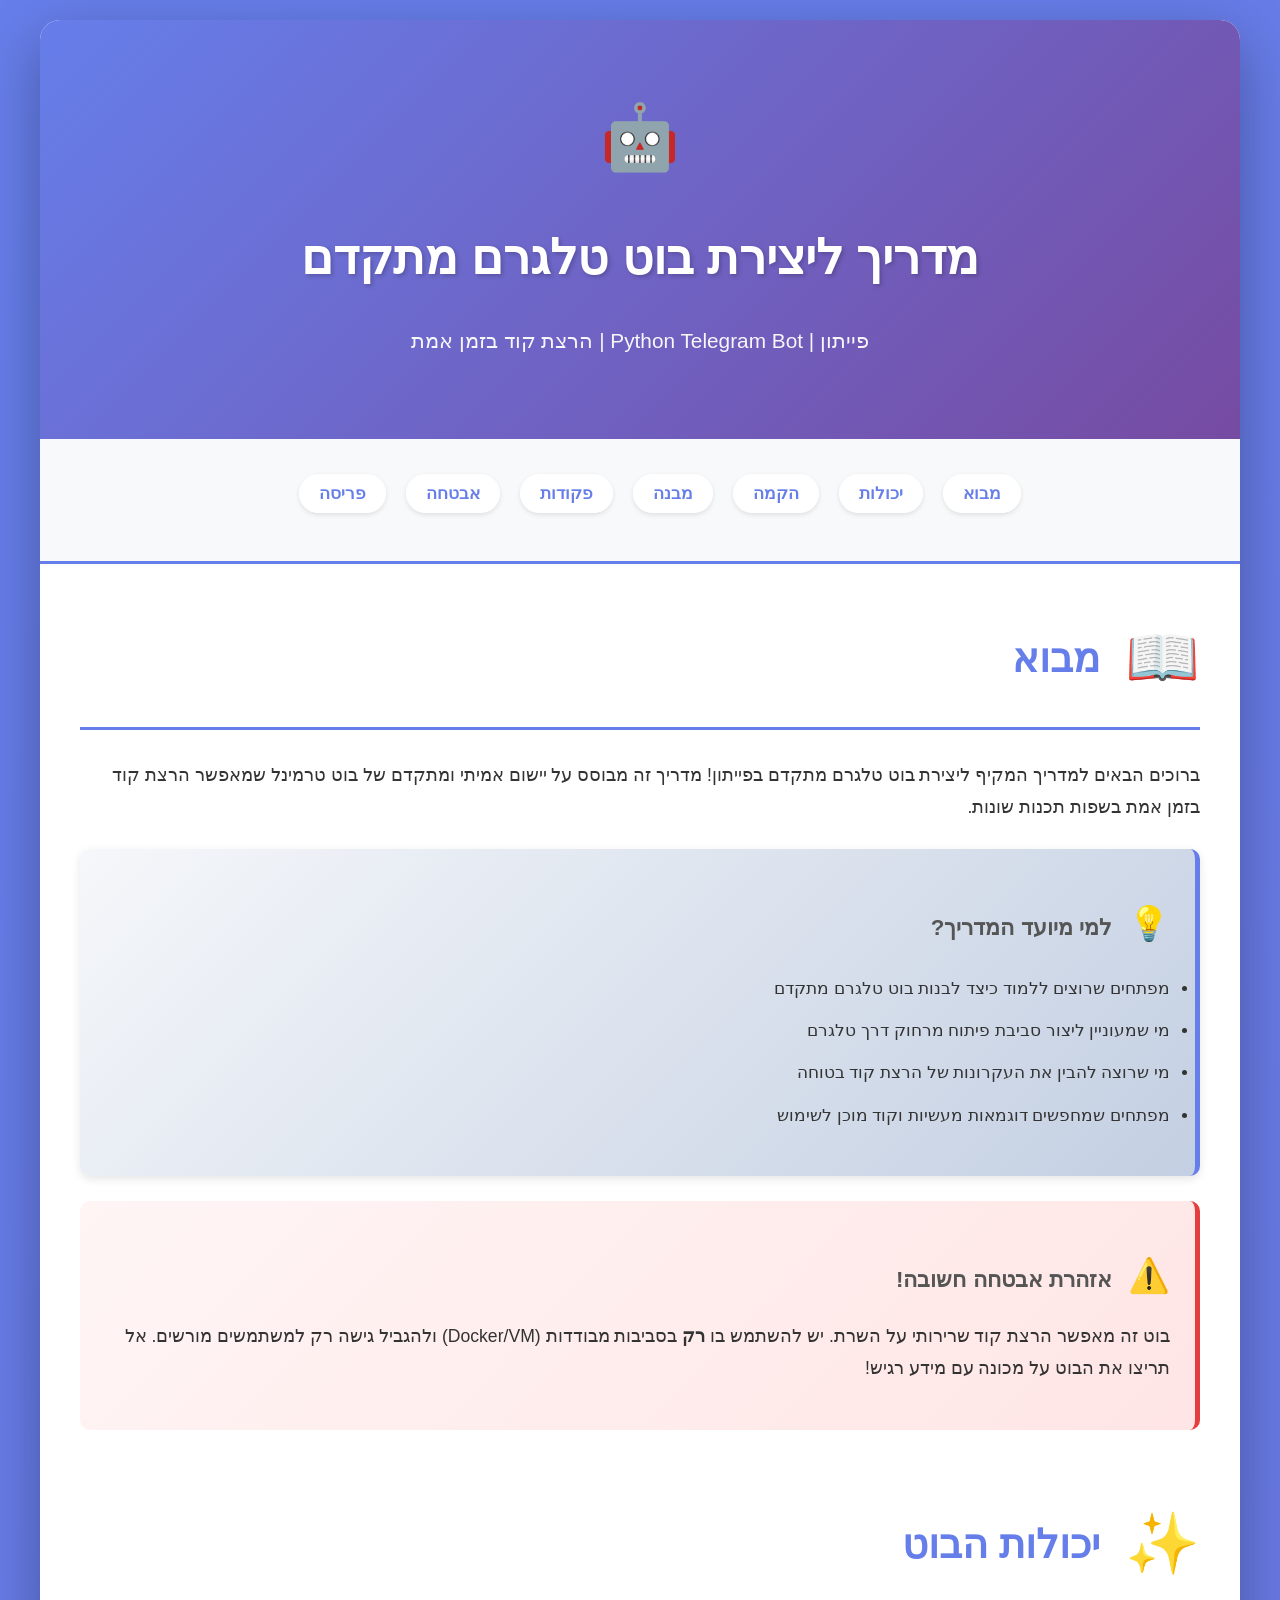
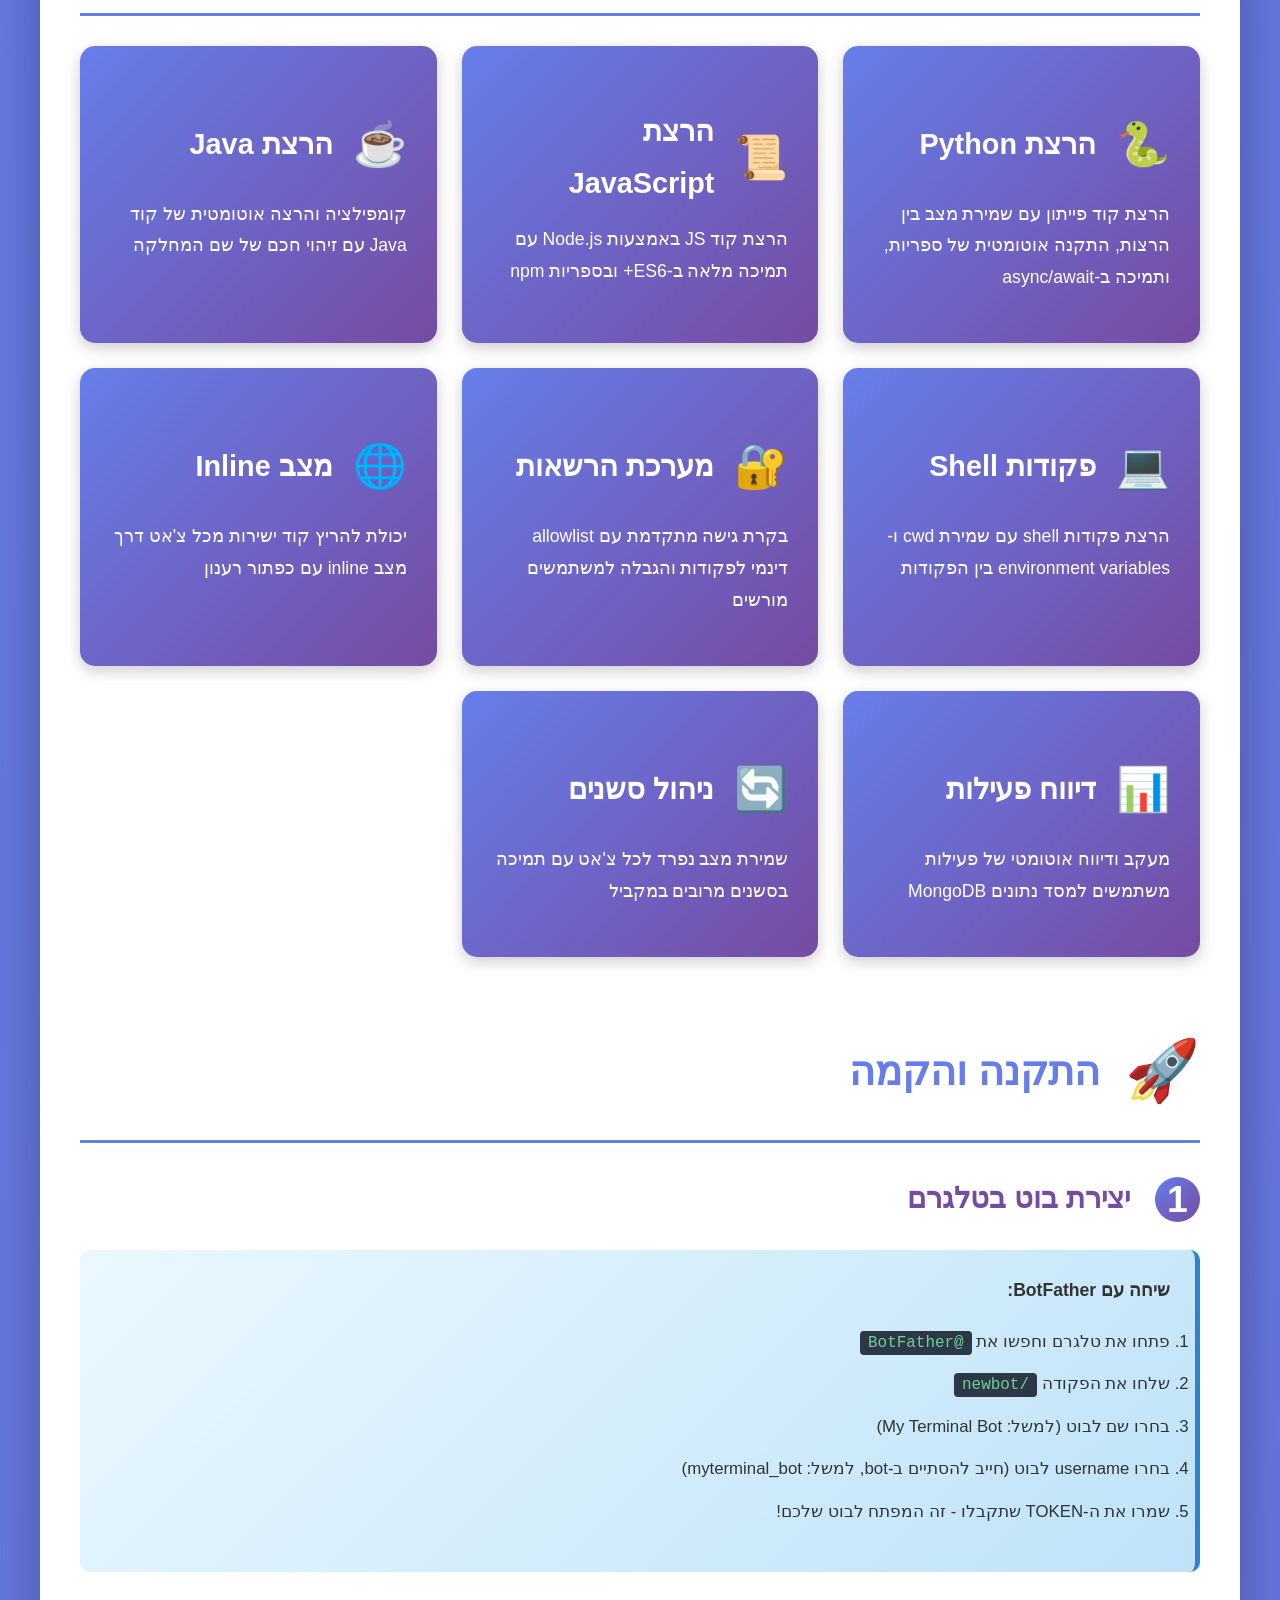
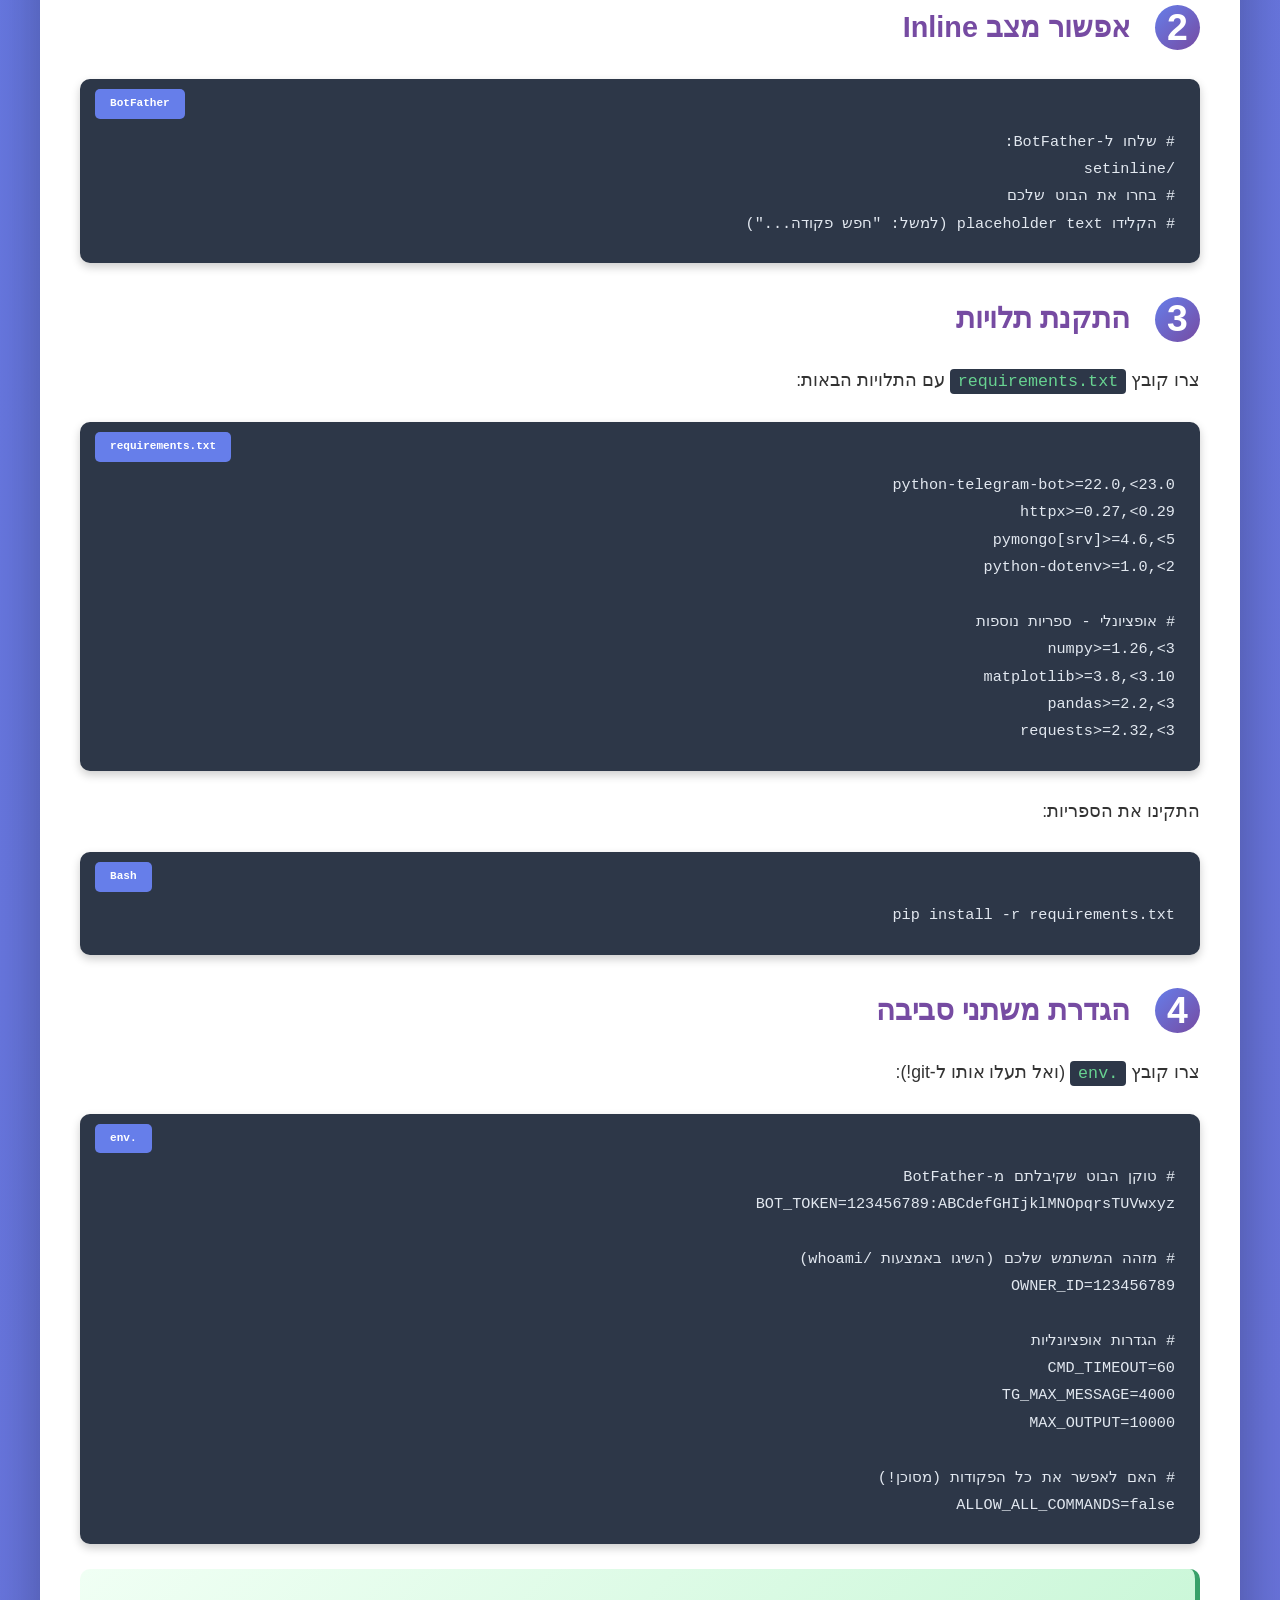
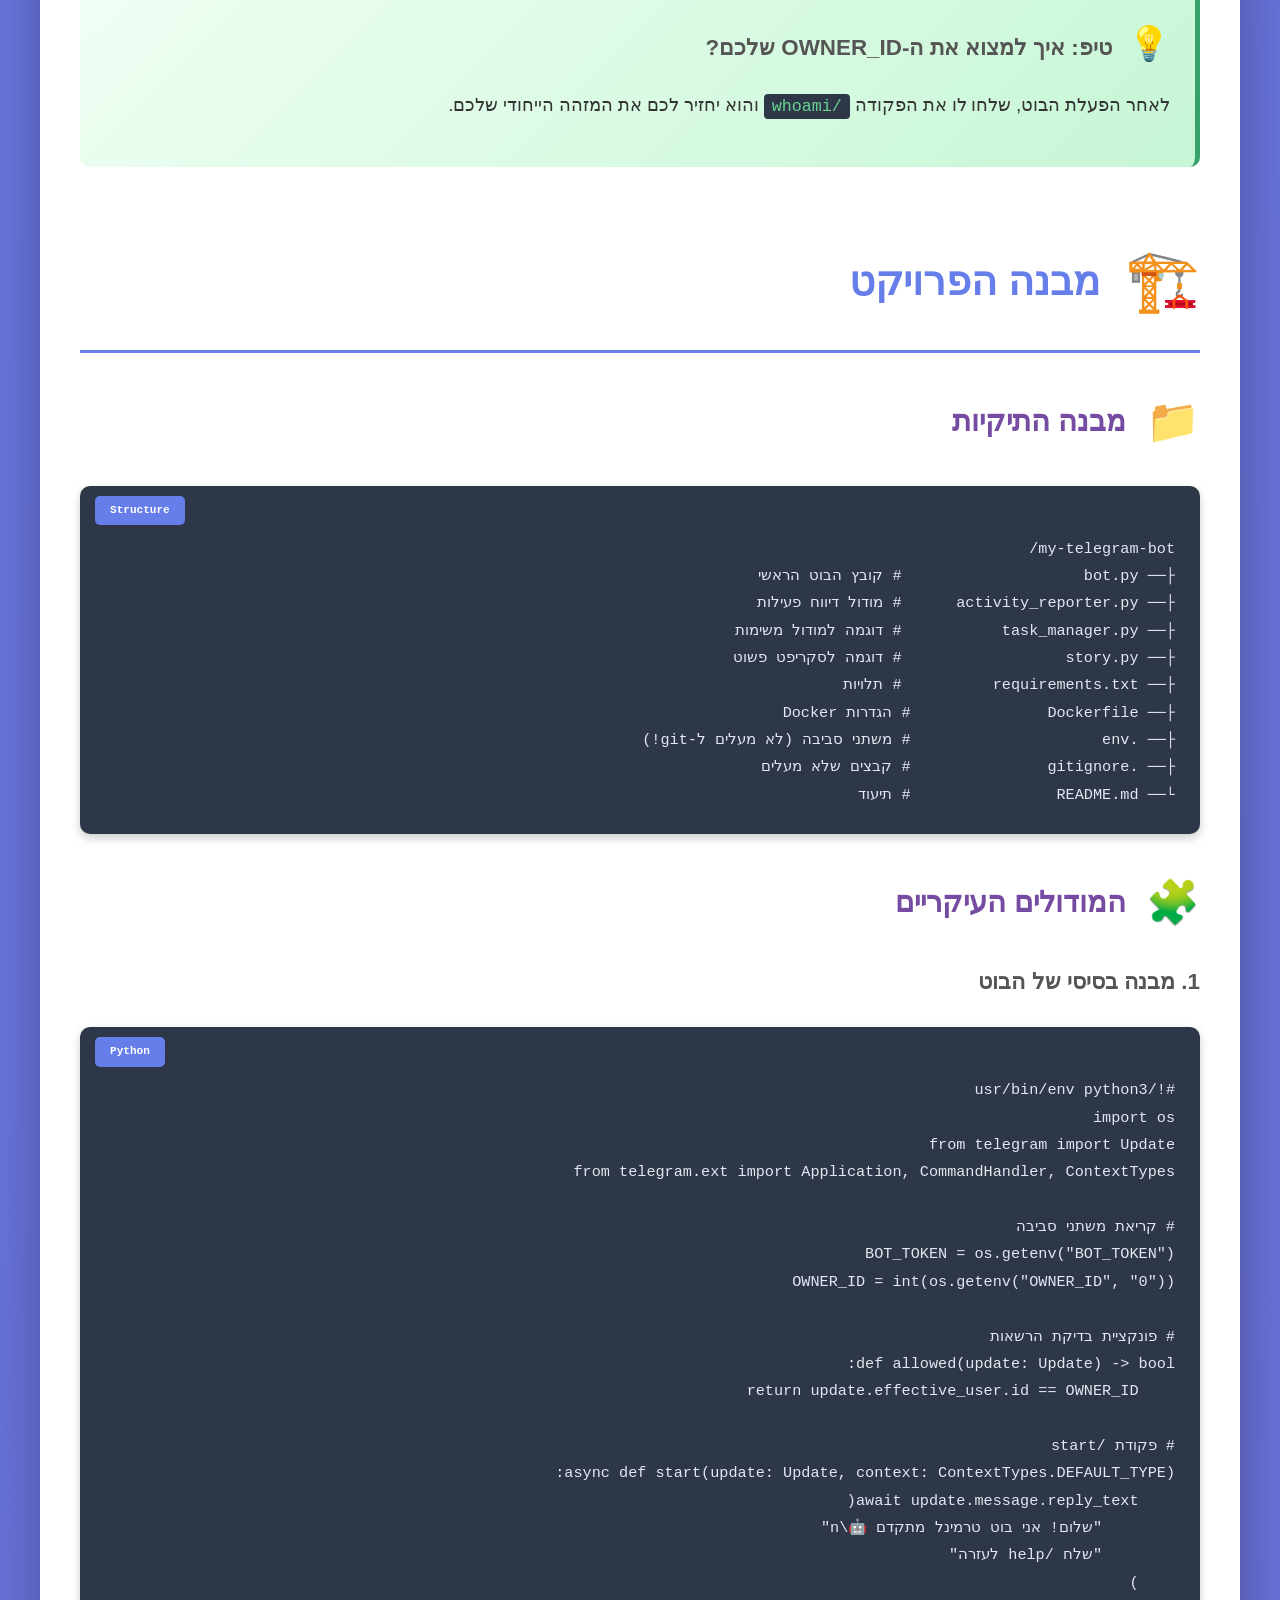
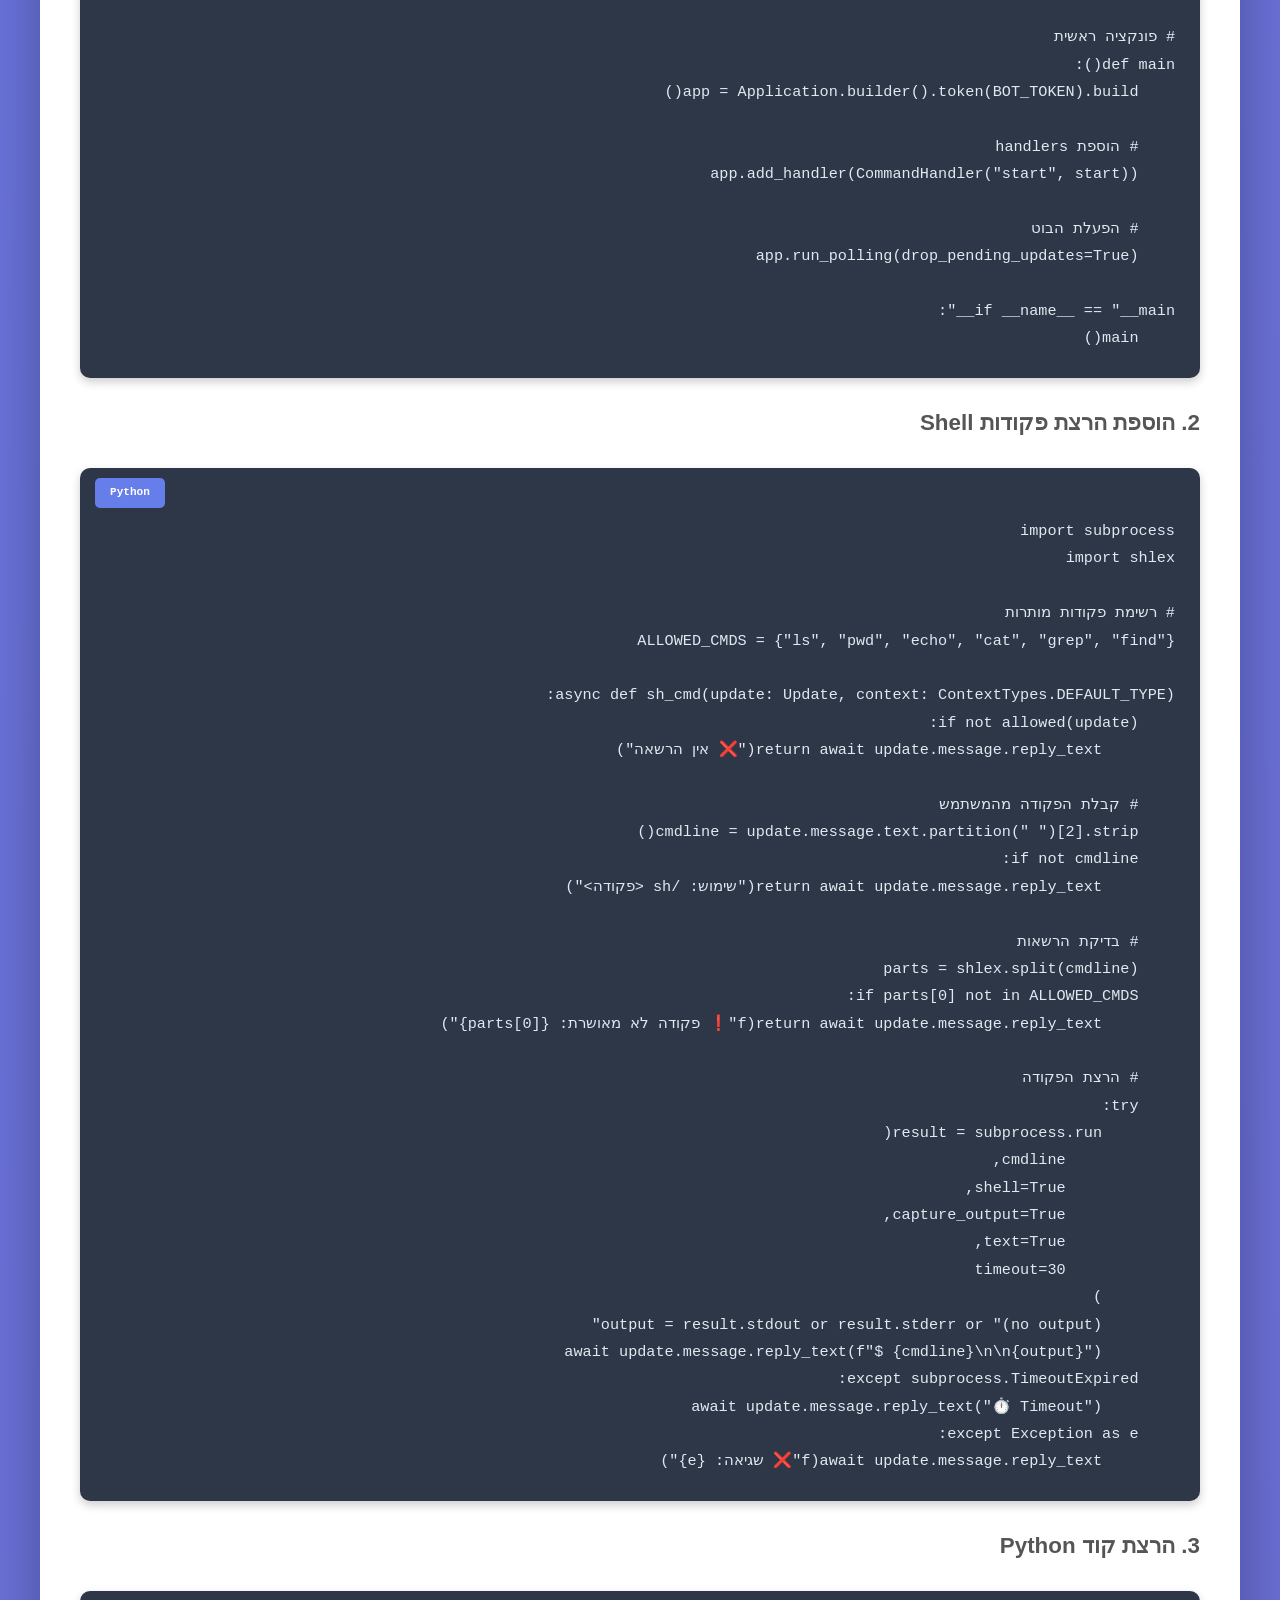
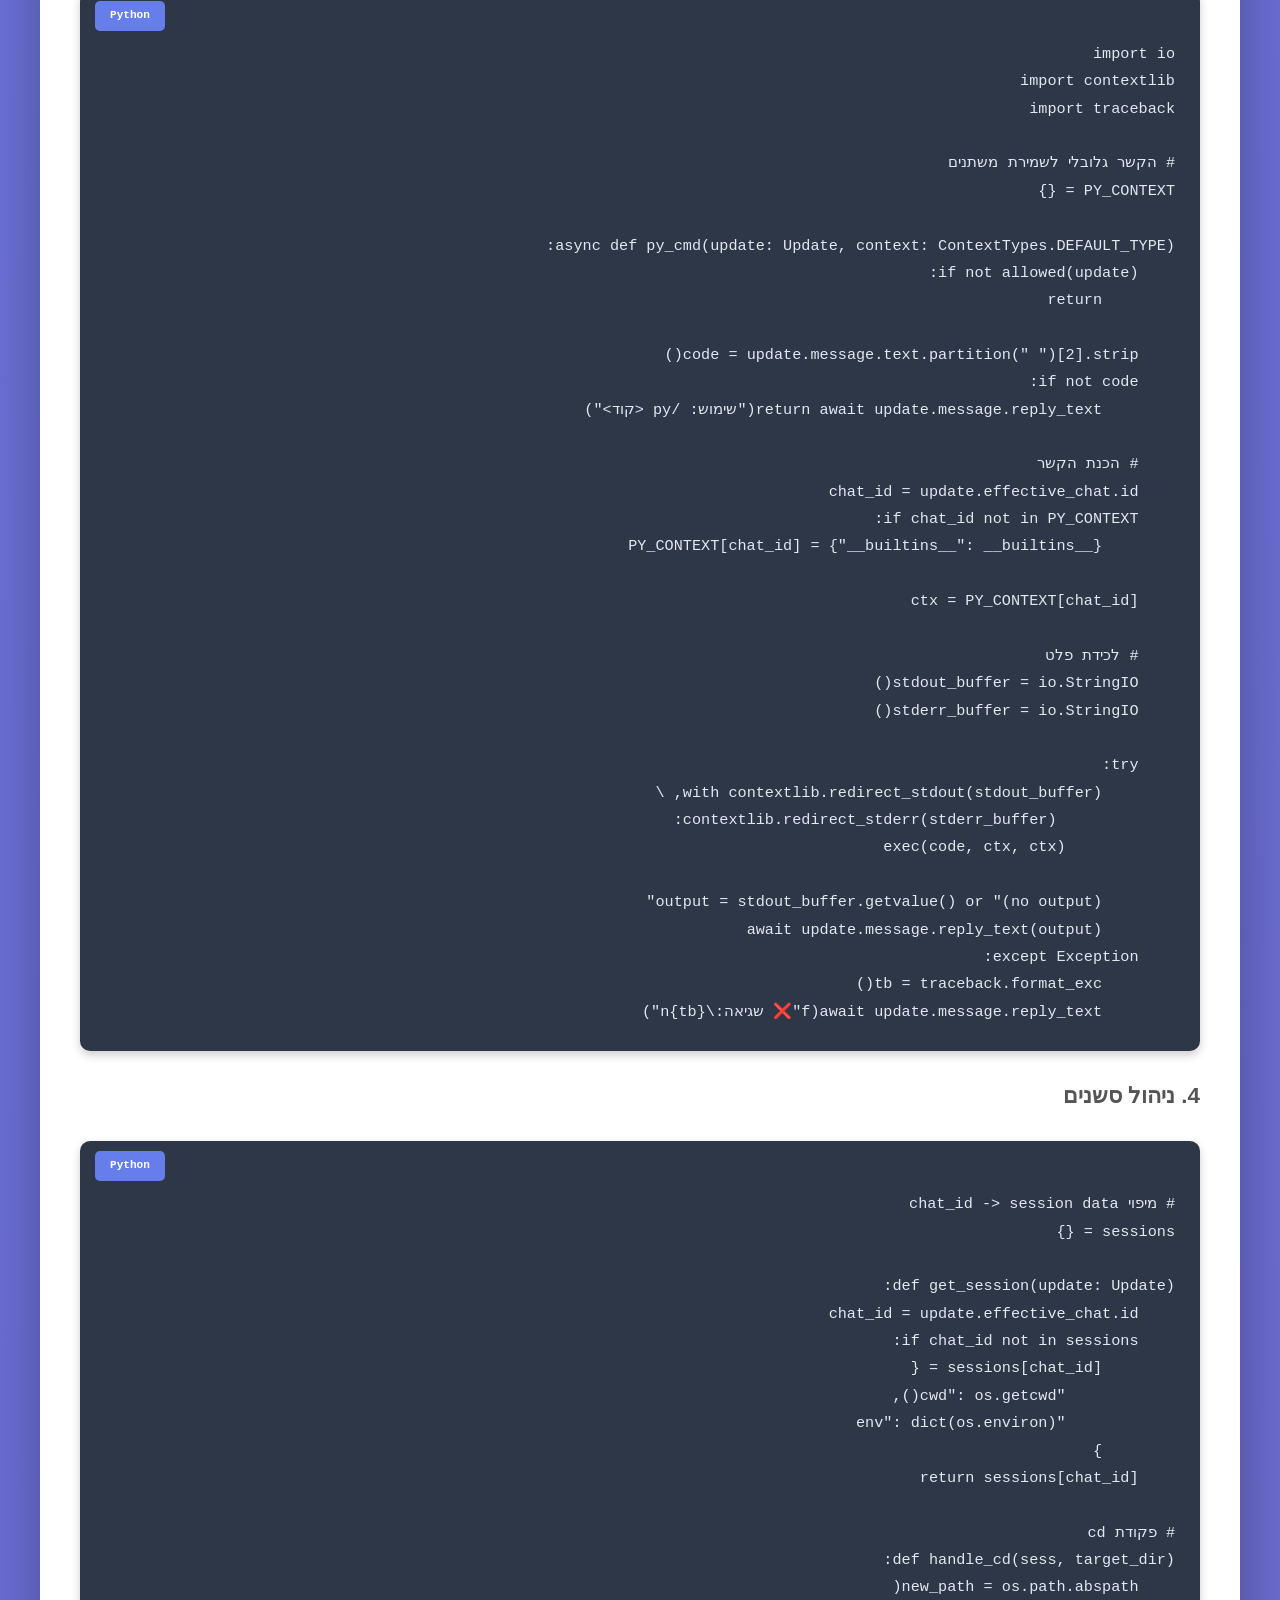
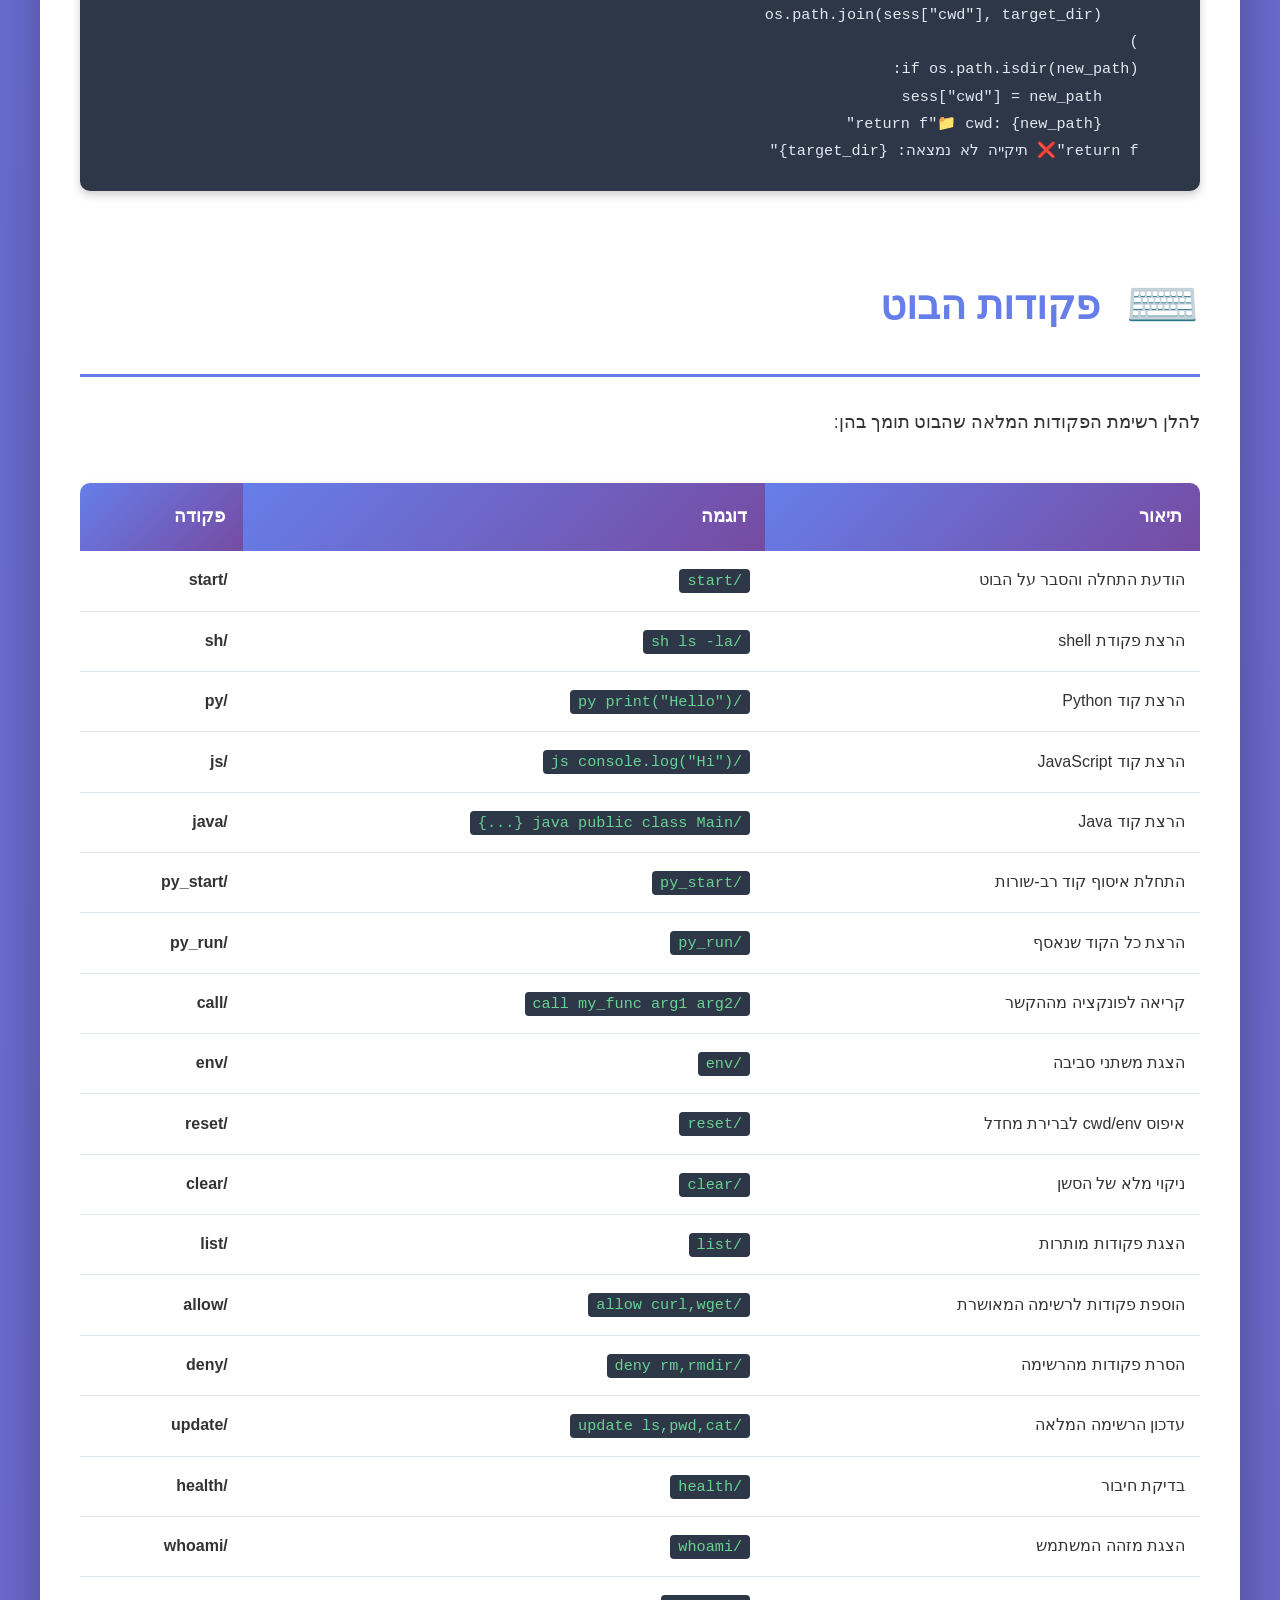
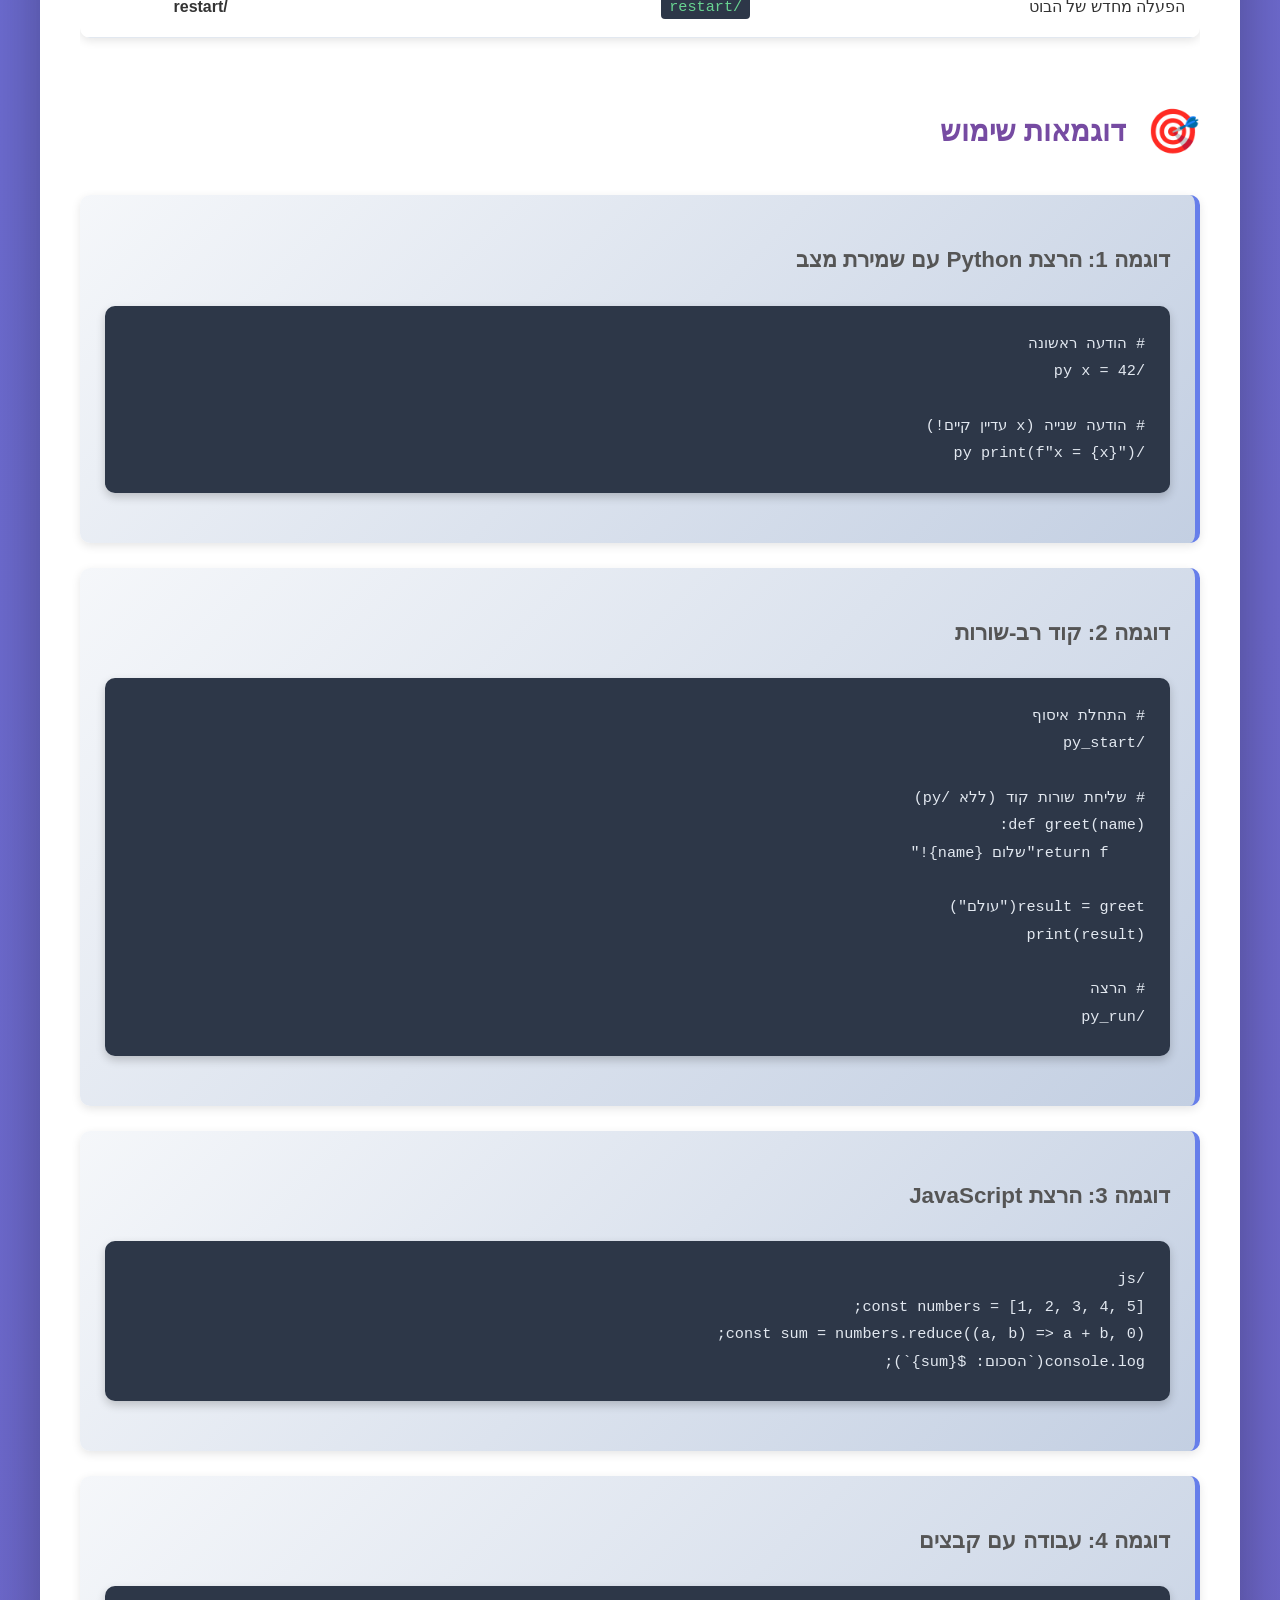
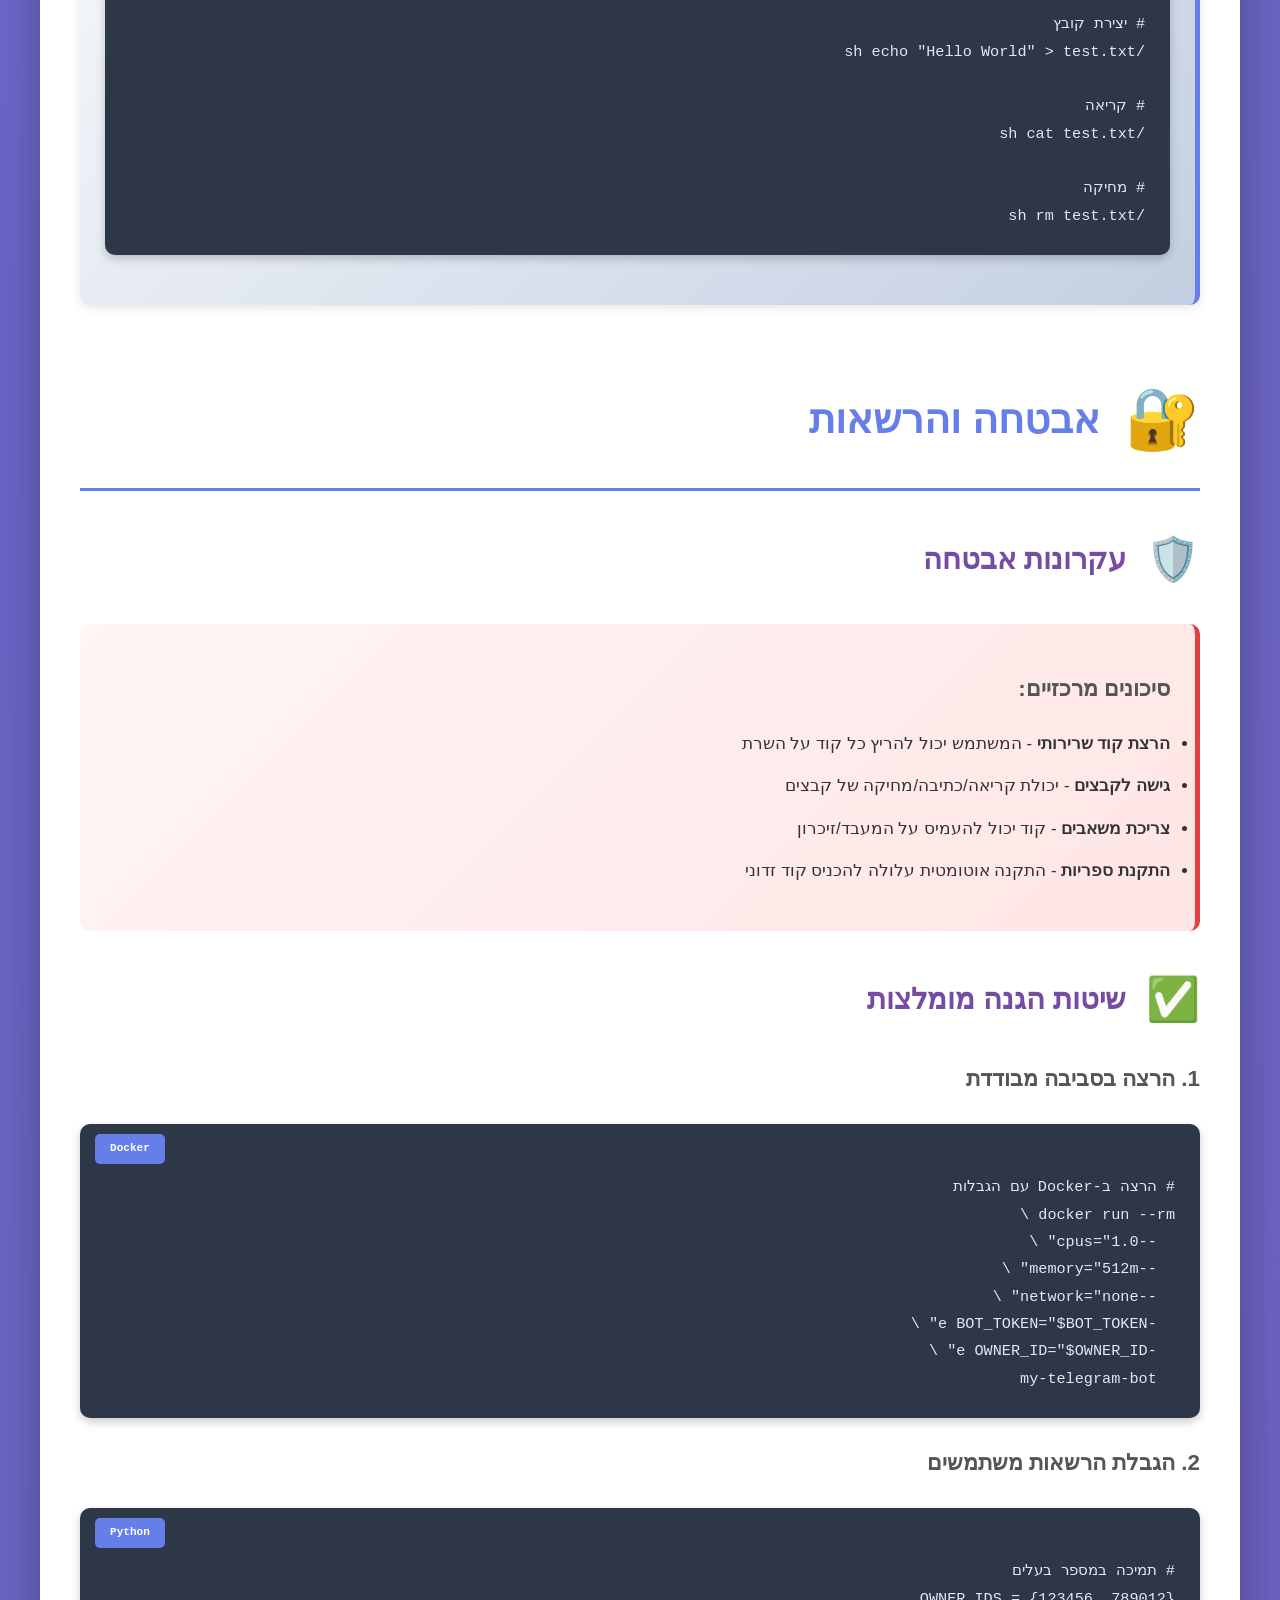
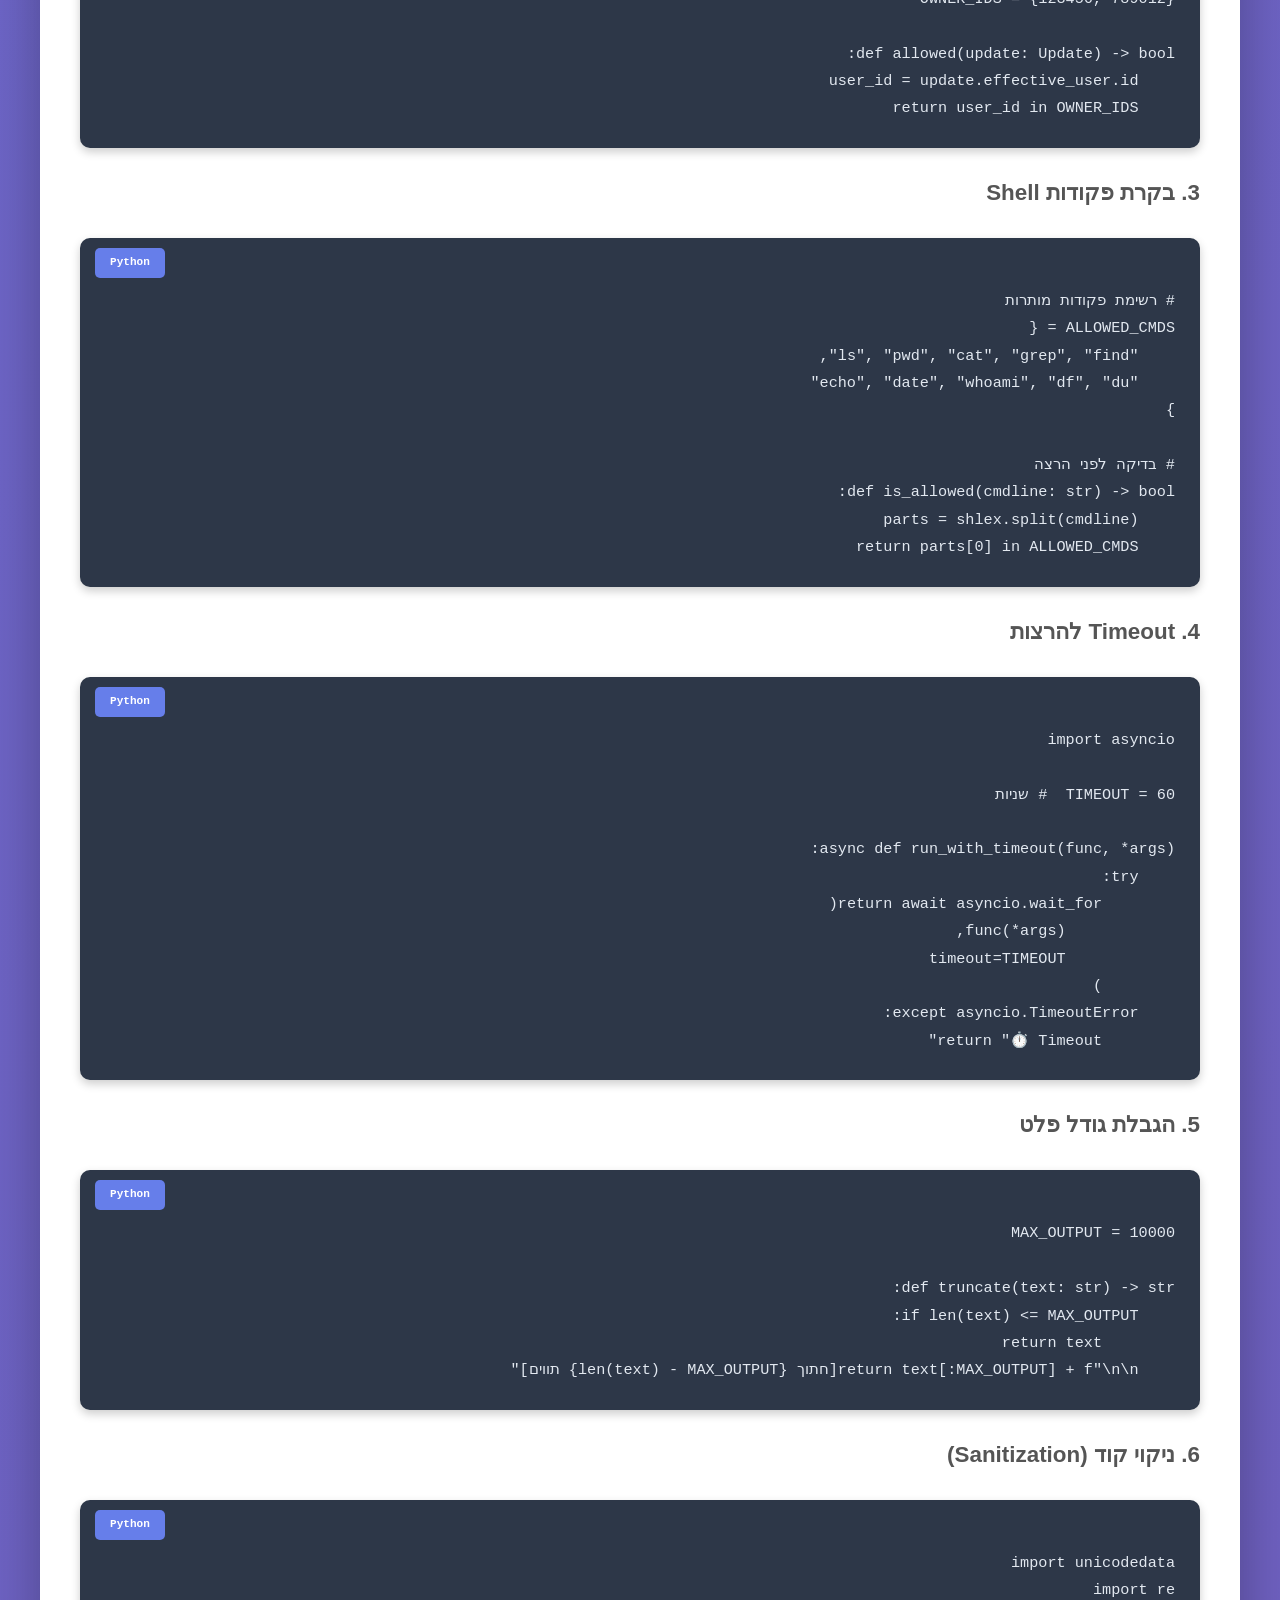
==== telegram-bot-guide.html @ 56d21a3b "feat: Add comprehensive guide for creating advanced Telegram bots Co-authored-by: amirbiron <amirbir" ====
<!DOCTYPE html>
<html lang="he" dir="rtl">
<head>
    <meta charset="UTF-8">
    <meta name="viewport" content="width=device-width, initial-scale=1.0">
    <title>מדריך ליצירת בוט טלגרם מתקדם בפייתון</title>
    <style>
        * {
            margin: 0;
            padding: 0;
            box-sizing: border-box;
        }

        body {
            font-family: 'Segoe UI', Tahoma, Geneva, Verdana, sans-serif;
            line-height: 1.8;
            color: #333;
            background: linear-gradient(135deg, #667eea 0%, #764ba2 100%);
            padding: 20px;
        }

        .container {
            max-width: 1200px;
            margin: 0 auto;
            background: white;
            border-radius: 20px;
            box-shadow: 0 20px 60px rgba(0, 0, 0, 0.3);
            overflow: hidden;
        }

        header {
            background: linear-gradient(135deg, #667eea 0%, #764ba2 100%);
            color: white;
            padding: 60px 40px;
            text-align: center;
        }

        header h1 {
            font-size: 3em;
            margin-bottom: 20px;
            text-shadow: 2px 2px 4px rgba(0, 0, 0, 0.2);
        }

        header .subtitle {
            font-size: 1.3em;
            opacity: 0.95;
        }

        .emoji-large {
            font-size: 4em;
            margin-bottom: 20px;
        }

        nav {
            background: #f8f9fa;
            padding: 20px 40px;
            border-bottom: 3px solid #667eea;
            position: sticky;
            top: 0;
            z-index: 100;
        }

        nav ul {
            list-style: none;
            display: flex;
            flex-wrap: wrap;
            justify-content: center;
            gap: 20px;
        }

        nav a {
            text-decoration: none;
            color: #667eea;
            font-weight: bold;
            padding: 10px 20px;
            border-radius: 25px;
            transition: all 0.3s;
            background: white;
            box-shadow: 0 2px 5px rgba(0, 0, 0, 0.1);
        }

        nav a:hover {
            background: #667eea;
            color: white;
            transform: translateY(-2px);
            box-shadow: 0 4px 8px rgba(0, 0, 0, 0.2);
        }

        main {
            padding: 40px;
        }

        section {
            margin-bottom: 60px;
            scroll-margin-top: 80px;
        }

        h2 {
            color: #667eea;
            font-size: 2.5em;
            margin-bottom: 30px;
            padding-bottom: 15px;
            border-bottom: 3px solid #667eea;
            display: flex;
            align-items: center;
            gap: 15px;
        }

        h3 {
            color: #764ba2;
            font-size: 1.8em;
            margin: 30px 0 20px;
            display: flex;
            align-items: center;
            gap: 10px;
        }

        h4 {
            color: #555;
            font-size: 1.4em;
            margin: 20px 0 15px;
        }

        p {
            margin-bottom: 20px;
            font-size: 1.1em;
            line-height: 1.8;
        }

        .highlight-box {
            background: linear-gradient(135deg, #f5f7fa 0%, #c3cfe2 100%);
            border-right: 5px solid #667eea;
            padding: 25px;
            margin: 25px 0;
            border-radius: 10px;
            box-shadow: 0 3px 10px rgba(0, 0, 0, 0.1);
        }

        .warning-box {
            background: linear-gradient(135deg, #fff5f5 0%, #ffe5e5 100%);
            border-right: 5px solid #e53e3e;
            padding: 25px;
            margin: 25px 0;
            border-radius: 10px;
        }

        .success-box {
            background: linear-gradient(135deg, #f0fff4 0%, #c6f6d5 100%);
            border-right: 5px solid #38a169;
            padding: 25px;
            margin: 25px 0;
            border-radius: 10px;
        }

        .info-box {
            background: linear-gradient(135deg, #ebf8ff 0%, #bee3f8 100%);
            border-right: 5px solid #3182ce;
            padding: 25px;
            margin: 25px 0;
            border-radius: 10px;
        }

        code {
            background: #2d3748;
            color: #68d391;
            padding: 3px 8px;
            border-radius: 4px;
            font-family: 'Courier New', monospace;
            font-size: 0.95em;
        }

        pre {
            background: #2d3748;
            color: #e2e8f0;
            padding: 25px;
            border-radius: 10px;
            overflow-x: auto;
            margin: 25px 0;
            box-shadow: 0 4px 10px rgba(0, 0, 0, 0.2);
            position: relative;
        }

        pre code {
            background: none;
            padding: 0;
            color: inherit;
        }

        .code-label {
            position: absolute;
            top: 10px;
            left: 15px;
            background: #667eea;
            color: white;
            padding: 5px 15px;
            border-radius: 5px;
            font-size: 0.85em;
            font-weight: bold;
        }

        pre.has-label {
            padding-top: 50px;
        }

        ul, ol {
            margin: 20px 0 20px 40px;
        }

        li {
            margin-bottom: 12px;
            font-size: 1.05em;
        }

        .feature-grid {
            display: grid;
            grid-template-columns: repeat(auto-fit, minmax(280px, 1fr));
            gap: 25px;
            margin: 30px 0;
        }

        .feature-card {
            background: linear-gradient(135deg, #667eea 0%, #764ba2 100%);
            color: white;
            padding: 30px;
            border-radius: 15px;
            box-shadow: 0 5px 15px rgba(0, 0, 0, 0.2);
            transition: transform 0.3s;
        }

        .feature-card:hover {
            transform: translateY(-5px);
            box-shadow: 0 8px 20px rgba(0, 0, 0, 0.3);
        }

        .feature-card h3 {
            color: white;
            margin-bottom: 15px;
        }

        .step-number {
            display: inline-flex;
            align-items: center;
            justify-content: center;
            width: 45px;
            height: 45px;
            background: linear-gradient(135deg, #667eea 0%, #764ba2 100%);
            color: white;
            border-radius: 50%;
            font-weight: bold;
            font-size: 1.3em;
            margin-left: 15px;
        }

        table {
            width: 100%;
            border-collapse: collapse;
            margin: 25px 0;
            box-shadow: 0 3px 10px rgba(0, 0, 0, 0.1);
            border-radius: 10px;
            overflow: hidden;
        }

        th {
            background: linear-gradient(135deg, #667eea 0%, #764ba2 100%);
            color: white;
            padding: 18px;
            text-align: right;
            font-size: 1.1em;
        }

        td {
            padding: 15px;
            border-bottom: 1px solid #e2e8f0;
        }

        tr:hover {
            background: #f7fafc;
        }

        footer {
            background: #2d3748;
            color: white;
            text-align: center;
            padding: 40px;
            margin-top: 60px;
        }

        footer p {
            margin: 10px 0;
        }

        .btn {
            display: inline-block;
            padding: 15px 35px;
            background: linear-gradient(135deg, #667eea 0%, #764ba2 100%);
            color: white;
            text-decoration: none;
            border-radius: 30px;
            font-weight: bold;
            margin: 10px;
            transition: all 0.3s;
            box-shadow: 0 4px 10px rgba(0, 0, 0, 0.2);
        }

        .btn:hover {
            transform: translateY(-3px);
            box-shadow: 0 6px 15px rgba(0, 0, 0, 0.3);
        }

        .toc {
            background: #f8f9fa;
            padding: 30px;
            border-radius: 15px;
            margin: 30px 0;
        }

        .toc h3 {
            color: #667eea;
            margin-bottom: 20px;
        }

        .toc ul {
            list-style: none;
            margin: 0;
        }

        .toc li {
            margin-bottom: 10px;
        }

        .toc a {
            color: #764ba2;
            text-decoration: none;
            transition: color 0.3s;
        }

        .toc a:hover {
            color: #667eea;
            text-decoration: underline;
        }

        @media (max-width: 768px) {
            header h1 {
                font-size: 2em;
            }

            main {
                padding: 20px;
            }

            h2 {
                font-size: 1.8em;
            }

            nav ul {
                flex-direction: column;
            }

            .feature-grid {
                grid-template-columns: 1fr;
            }
        }

        .command-table {
            background: white;
            border-radius: 10px;
            overflow: hidden;
        }

        .emoji {
            font-size: 1.5em;
            margin-left: 10px;
        }
    </style>
</head>
<body>
    <div class="container">
        <header>
            <div class="emoji-large">🤖</div>
            <h1>מדריך ליצירת בוט טלגרם מתקדם</h1>
            <p class="subtitle">פייתון | Python Telegram Bot | הרצת קוד בזמן אמת</p>
        </header>

        <nav>
            <ul>
                <li><a href="#intro">מבוא</a></li>
                <li><a href="#features">יכולות</a></li>
                <li><a href="#setup">הקמה</a></li>
                <li><a href="#structure">מבנה</a></li>
                <li><a href="#commands">פקודות</a></li>
                <li><a href="#security">אבטחה</a></li>
                <li><a href="#deployment">פריסה</a></li>
            </ul>
        </nav>

        <main>
            <section id="intro">
                <h2><span class="emoji">📖</span> מבוא</h2>
                
                <p>
                    ברוכים הבאים למדריך המקיף ליצירת בוט טלגרם מתקדם בפייתון! 
                    מדריך זה מבוסס על יישום אמיתי ומתקדם של בוט טרמינל שמאפשר הרצת 
                    קוד בזמן אמת בשפות תכנות שונות.
                </p>

                <div class="highlight-box">
                    <h4><span class="emoji">💡</span> למי מיועד המדריך?</h4>
                    <ul>
                        <li>מפתחים שרוצים ללמוד כיצד לבנות בוט טלגרם מתקדם</li>
                        <li>מי שמעוניין ליצור סביבת פיתוח מרחוק דרך טלגרם</li>
                        <li>מי שרוצה להבין את העקרונות של הרצת קוד בטוחה</li>
                        <li>מפתחים שמחפשים דוגמאות מעשיות וקוד מוכן לשימוש</li>
                    </ul>
                </div>

                <div class="warning-box">
                    <h4><span class="emoji">⚠️</span> אזהרת אבטחה חשובה!</h4>
                    <p>
                        בוט זה מאפשר הרצת קוד שרירותי על השרת. יש להשתמש בו <strong>רק</strong> 
                        בסביבות מבודדות (Docker/VM) ולהגביל גישה רק למשתמשים מורשים. 
                        אל תריצו את הבוט על מכונה עם מידע רגיש!
                    </p>
                </div>
            </section>

            <section id="features">
                <h2><span class="emoji">✨</span> יכולות הבוט</h2>

                <div class="feature-grid">
                    <div class="feature-card">
                        <h3><span class="emoji">🐍</span> הרצת Python</h3>
                        <p>הרצת קוד פייתון עם שמירת מצב בין הרצות, התקנה אוטומטית של ספריות, ותמיכה ב-async/await</p>
                    </div>

                    <div class="feature-card">
                        <h3><span class="emoji">📜</span> הרצת JavaScript</h3>
                        <p>הרצת קוד JS באמצעות Node.js עם תמיכה מלאה ב-ES6+ ובספריות npm</p>
                    </div>

                    <div class="feature-card">
                        <h3><span class="emoji">☕</span> הרצת Java</h3>
                        <p>קומפילציה והרצה אוטומטית של קוד Java עם זיהוי חכם של שם המחלקה</p>
                    </div>

                    <div class="feature-card">
                        <h3><span class="emoji">💻</span> פקודות Shell</h3>
                        <p>הרצת פקודות shell עם שמירת cwd ו-environment variables בין הפקודות</p>
                    </div>

                    <div class="feature-card">
                        <h3><span class="emoji">🔐</span> מערכת הרשאות</h3>
                        <p>בקרת גישה מתקדמת עם allowlist דינמי לפקודות והגבלה למשתמשים מורשים</p>
                    </div>

                    <div class="feature-card">
                        <h3><span class="emoji">🌐</span> מצב Inline</h3>
                        <p>יכולת להריץ קוד ישירות מכל צ'אט דרך מצב inline עם כפתור רענון</p>
                    </div>

                    <div class="feature-card">
                        <h3><span class="emoji">📊</span> דיווח פעילות</h3>
                        <p>מעקב ודיווח אוטומטי של פעילות משתמשים למסד נתונים MongoDB</p>
                    </div>

                    <div class="feature-card">
                        <h3><span class="emoji">🔄</span> ניהול סשנים</h3>
                        <p>שמירת מצב נפרד לכל צ'אט עם תמיכה בסשנים מרובים במקביל</p>
                    </div>
                </div>
            </section>

            <section id="setup">
                <h2><span class="emoji">🚀</span> התקנה והקמה</h2>

                <h3><span class="step-number">1</span> יצירת בוט בטלגרם</h3>
                
                <div class="info-box">
                    <p><strong>שיחה עם BotFather:</strong></p>
                    <ol>
                        <li>פתחו את טלגרם וחפשו את <code>@BotFather</code></li>
                        <li>שלחו את הפקודה <code>/newbot</code></li>
                        <li>בחרו שם לבוט (למשל: My Terminal Bot)</li>
                        <li>בחרו username לבוט (חייב להסתיים ב-bot, למשל: myterminal_bot)</li>
                        <li>שמרו את ה-TOKEN שתקבלו - זה המפתח לבוט שלכם!</li>
                    </ol>
                </div>

                <h3><span class="step-number">2</span> אפשור מצב Inline</h3>
                
                <pre class="has-label"><span class="code-label">BotFather</span><code># שלחו ל-BotFather:
/setinline
# בחרו את הבוט שלכם
# הקלידו placeholder text (למשל: "חפש פקודה...")</code></pre>

                <h3><span class="step-number">3</span> התקנת תלויות</h3>

                <p>צרו קובץ <code>requirements.txt</code> עם התלויות הבאות:</p>

                <pre class="has-label"><span class="code-label">requirements.txt</span><code>python-telegram-bot>=22.0,<23.0
httpx>=0.27,<0.29
pymongo[srv]>=4.6,<5
python-dotenv>=1.0,<2

# אופציונלי - ספריות נוספות
numpy>=1.26,<3
matplotlib>=3.8,<3.10
pandas>=2.2,<3
requests>=2.32,<3</code></pre>

                <p>התקינו את הספריות:</p>

                <pre class="has-label"><span class="code-label">Bash</span><code>pip install -r requirements.txt</code></pre>

                <h3><span class="step-number">4</span> הגדרת משתני סביבה</h3>

                <p>צרו קובץ <code>.env</code> (ואל תעלו אותו ל-git!):</p>

                <pre class="has-label"><span class="code-label">.env</span><code># טוקן הבוט שקיבלתם מ-BotFather
BOT_TOKEN=123456789:ABCdefGHIjklMNOpqrsTUVwxyz

# מזהה המשתמש שלכם (השיגו באמצעות /whoami)
OWNER_ID=123456789

# הגדרות אופציונליות
CMD_TIMEOUT=60
TG_MAX_MESSAGE=4000
MAX_OUTPUT=10000

# האם לאפשר את כל הפקודות (מסוכן!)
ALLOW_ALL_COMMANDS=false</code></pre>

                <div class="success-box">
                    <h4><span class="emoji">💡</span> טיפ: איך למצוא את ה-OWNER_ID שלכם?</h4>
                    <p>
                        לאחר הפעלת הבוט, שלחו לו את הפקודה <code>/whoami</code> והוא יחזיר לכם את המזהה הייחודי שלכם.
                    </p>
                </div>
            </section>

            <section id="structure">
                <h2><span class="emoji">🏗️</span> מבנה הפרויקט</h2>

                <h3><span class="emoji">📁</span> מבנה התיקיות</h3>

                <pre class="has-label"><span class="code-label">Structure</span><code>my-telegram-bot/
├── bot.py                    # קובץ הבוט הראשי
├── activity_reporter.py      # מודול דיווח פעילות
├── task_manager.py           # דוגמה למודול משימות
├── story.py                  # דוגמה לסקריפט פשוט
├── requirements.txt          # תלויות
├── Dockerfile               # הגדרות Docker
├── .env                     # משתני סביבה (לא מעלים ל-git!)
├── .gitignore               # קבצים שלא מעלים
└── README.md                # תיעוד</code></pre>

                <h3><span class="emoji">🧩</span> המודולים העיקריים</h3>

                <h4>1. מבנה בסיסי של הבוט</h4>

                <pre class="has-label"><span class="code-label">Python</span><code>#!/usr/bin/env python3
import os
from telegram import Update
from telegram.ext import Application, CommandHandler, ContextTypes

# קריאת משתני סביבה
BOT_TOKEN = os.getenv("BOT_TOKEN")
OWNER_ID = int(os.getenv("OWNER_ID", "0"))

# פונקציית בדיקת הרשאות
def allowed(update: Update) -> bool:
    return update.effective_user.id == OWNER_ID

# פקודת /start
async def start(update: Update, context: ContextTypes.DEFAULT_TYPE):
    await update.message.reply_text(
        "שלום! אני בוט טרמינל מתקדם 🤖\n"
        "שלח /help לעזרה"
    )

# פונקציה ראשית
def main():
    app = Application.builder().token(BOT_TOKEN).build()
    
    # הוספת handlers
    app.add_handler(CommandHandler("start", start))
    
    # הפעלת הבוט
    app.run_polling(drop_pending_updates=True)

if __name__ == "__main__":
    main()</code></pre>

                <h4>2. הוספת הרצת פקודות Shell</h4>

                <pre class="has-label"><span class="code-label">Python</span><code>import subprocess
import shlex

# רשימת פקודות מותרות
ALLOWED_CMDS = {"ls", "pwd", "echo", "cat", "grep", "find"}

async def sh_cmd(update: Update, context: ContextTypes.DEFAULT_TYPE):
    if not allowed(update):
        return await update.message.reply_text("❌ אין הרשאה")
    
    # קבלת הפקודה מהמשתמש
    cmdline = update.message.text.partition(" ")[2].strip()
    if not cmdline:
        return await update.message.reply_text("שימוש: /sh <פקודה>")
    
    # בדיקת הרשאות
    parts = shlex.split(cmdline)
    if parts[0] not in ALLOWED_CMDS:
        return await update.message.reply_text(f"❗ פקודה לא מאושרת: {parts[0]}")
    
    # הרצת הפקודה
    try:
        result = subprocess.run(
            cmdline,
            shell=True,
            capture_output=True,
            text=True,
            timeout=30
        )
        output = result.stdout or result.stderr or "(no output)"
        await update.message.reply_text(f"$ {cmdline}\n\n{output}")
    except subprocess.TimeoutExpired:
        await update.message.reply_text("⏱️ Timeout")
    except Exception as e:
        await update.message.reply_text(f"❌ שגיאה: {e}")</code></pre>

                <h4>3. הרצת קוד Python</h4>

                <pre class="has-label"><span class="code-label">Python</span><code>import io
import contextlib
import traceback

# הקשר גלובלי לשמירת משתנים
PY_CONTEXT = {}

async def py_cmd(update: Update, context: ContextTypes.DEFAULT_TYPE):
    if not allowed(update):
        return
    
    code = update.message.text.partition(" ")[2].strip()
    if not code:
        return await update.message.reply_text("שימוש: /py <קוד>")
    
    # הכנת הקשר
    chat_id = update.effective_chat.id
    if chat_id not in PY_CONTEXT:
        PY_CONTEXT[chat_id] = {"__builtins__": __builtins__}
    
    ctx = PY_CONTEXT[chat_id]
    
    # לכידת פלט
    stdout_buffer = io.StringIO()
    stderr_buffer = io.StringIO()
    
    try:
        with contextlib.redirect_stdout(stdout_buffer), \
             contextlib.redirect_stderr(stderr_buffer):
            exec(code, ctx, ctx)
        
        output = stdout_buffer.getvalue() or "(no output)"
        await update.message.reply_text(output)
    except Exception:
        tb = traceback.format_exc()
        await update.message.reply_text(f"❌ שגיאה:\n{tb}")</code></pre>

                <h4>4. ניהול סשנים</h4>

                <pre class="has-label"><span class="code-label">Python</span><code># מיפוי chat_id -> session data
sessions = {}

def get_session(update: Update):
    chat_id = update.effective_chat.id
    if chat_id not in sessions:
        sessions[chat_id] = {
            "cwd": os.getcwd(),
            "env": dict(os.environ)
        }
    return sessions[chat_id]

# פקודת cd
def handle_cd(sess, target_dir):
    new_path = os.path.abspath(
        os.path.join(sess["cwd"], target_dir)
    )
    if os.path.isdir(new_path):
        sess["cwd"] = new_path
        return f"📁 cwd: {new_path}"
    return f"❌ תיקייה לא נמצאה: {target_dir}"</code></pre>
            </section>

            <section id="commands">
                <h2><span class="emoji">⌨️</span> פקודות הבוט</h2>

                <p>להלן רשימת הפקודות המלאה שהבוט תומך בהן:</p>

                <div class="command-table">
                    <table>
                        <thead>
                            <tr>
                                <th>תיאור</th>
                                <th>דוגמה</th>
                                <th>פקודה</th>
                            </tr>
                        </thead>
                        <tbody>
                            <tr>
                                <td>הודעת התחלה והסבר על הבוט</td>
                                <td><code>/start</code></td>
                                <td><strong>/start</strong></td>
                            </tr>
                            <tr>
                                <td>הרצת פקודת shell</td>
                                <td><code>/sh ls -la</code></td>
                                <td><strong>/sh</strong></td>
                            </tr>
                            <tr>
                                <td>הרצת קוד Python</td>
                                <td><code>/py print("Hello")</code></td>
                                <td><strong>/py</strong></td>
                            </tr>
                            <tr>
                                <td>הרצת קוד JavaScript</td>
                                <td><code>/js console.log("Hi")</code></td>
                                <td><strong>/js</strong></td>
                            </tr>
                            <tr>
                                <td>הרצת קוד Java</td>
                                <td><code>/java public class Main {...}</code></td>
                                <td><strong>/java</strong></td>
                            </tr>
                            <tr>
                                <td>התחלת איסוף קוד רב-שורות</td>
                                <td><code>/py_start</code></td>
                                <td><strong>/py_start</strong></td>
                            </tr>
                            <tr>
                                <td>הרצת כל הקוד שנאסף</td>
                                <td><code>/py_run</code></td>
                                <td><strong>/py_run</strong></td>
                            </tr>
                            <tr>
                                <td>קריאה לפונקציה מההקשר</td>
                                <td><code>/call my_func arg1 arg2</code></td>
                                <td><strong>/call</strong></td>
                            </tr>
                            <tr>
                                <td>הצגת משתני סביבה</td>
                                <td><code>/env</code></td>
                                <td><strong>/env</strong></td>
                            </tr>
                            <tr>
                                <td>איפוס cwd/env לברירת מחדל</td>
                                <td><code>/reset</code></td>
                                <td><strong>/reset</strong></td>
                            </tr>
                            <tr>
                                <td>ניקוי מלא של הסשן</td>
                                <td><code>/clear</code></td>
                                <td><strong>/clear</strong></td>
                            </tr>
                            <tr>
                                <td>הצגת פקודות מותרות</td>
                                <td><code>/list</code></td>
                                <td><strong>/list</strong></td>
                            </tr>
                            <tr>
                                <td>הוספת פקודות לרשימה המאושרת</td>
                                <td><code>/allow curl,wget</code></td>
                                <td><strong>/allow</strong></td>
                            </tr>
                            <tr>
                                <td>הסרת פקודות מהרשימה</td>
                                <td><code>/deny rm,rmdir</code></td>
                                <td><strong>/deny</strong></td>
                            </tr>
                            <tr>
                                <td>עדכון הרשימה המלאה</td>
                                <td><code>/update ls,pwd,cat</code></td>
                                <td><strong>/update</strong></td>
                            </tr>
                            <tr>
                                <td>בדיקת חיבור</td>
                                <td><code>/health</code></td>
                                <td><strong>/health</strong></td>
                            </tr>
                            <tr>
                                <td>הצגת מזהה המשתמש</td>
                                <td><code>/whoami</code></td>
                                <td><strong>/whoami</strong></td>
                            </tr>
                            <tr>
                                <td>הפעלה מחדש של הבוט</td>
                                <td><code>/restart</code></td>
                                <td><strong>/restart</strong></td>
                            </tr>
                        </tbody>
                    </table>
                </div>

                <h3><span class="emoji">🎯</span> דוגמאות שימוש</h3>

                <div class="highlight-box">
                    <h4>דוגמה 1: הרצת Python עם שמירת מצב</h4>
                    <pre><code># הודעה ראשונה
/py x = 42

# הודעה שנייה (x עדיין קיים!)
/py print(f"x = {x}")</code></pre>
                </div>

                <div class="highlight-box">
                    <h4>דוגמה 2: קוד רב-שורות</h4>
                    <pre><code># התחלת איסוף
/py_start

# שליחת שורות קוד (ללא /py)
def greet(name):
    return f"שלום {name}!"

result = greet("עולם")
print(result)

# הרצה
/py_run</code></pre>
                </div>

                <div class="highlight-box">
                    <h4>דוגמה 3: הרצת JavaScript</h4>
                    <pre><code>/js
const numbers = [1, 2, 3, 4, 5];
const sum = numbers.reduce((a, b) => a + b, 0);
console.log(`הסכום: ${sum}`);</code></pre>
                </div>

                <div class="highlight-box">
                    <h4>דוגמה 4: עבודה עם קבצים</h4>
                    <pre><code># יצירת קובץ
/sh echo "Hello World" > test.txt

# קריאה
/sh cat test.txt

# מחיקה
/sh rm test.txt</code></pre>
                </div>
            </section>

            <section id="security">
                <h2><span class="emoji">🔐</span> אבטחה והרשאות</h2>

                <h3><span class="emoji">🛡️</span> עקרונות אבטחה</h3>

                <div class="warning-box">
                    <h4>סיכונים מרכזיים:</h4>
                    <ul>
                        <li><strong>הרצת קוד שרירותי</strong> - המשתמש יכול להריץ כל קוד על השרת</li>
                        <li><strong>גישה לקבצים</strong> - יכולת קריאה/כתיבה/מחיקה של קבצים</li>
                        <li><strong>צריכת משאבים</strong> - קוד יכול להעמיס על המעבד/זיכרון</li>
                        <li><strong>התקנת ספריות</strong> - התקנה אוטומטית עלולה להכניס קוד זדוני</li>
                    </ul>
                </div>

                <h3><span class="emoji">✅</span> שיטות הגנה מומלצות</h3>

                <h4>1. הרצה בסביבה מבודדת</h4>
                <pre class="has-label"><span class="code-label">Docker</span><code># הרצה ב-Docker עם הגבלות
docker run --rm \
  --cpus="1.0" \
  --memory="512m" \
  --network="none" \
  -e BOT_TOKEN="$BOT_TOKEN" \
  -e OWNER_ID="$OWNER_ID" \
  my-telegram-bot</code></pre>

                <h4>2. הגבלת הרשאות משתמשים</h4>
                <pre class="has-label"><span class="code-label">Python</span><code># תמיכה במספר בעלים
OWNER_IDS = {123456, 789012}

def allowed(update: Update) -> bool:
    user_id = update.effective_user.id
    return user_id in OWNER_IDS</code></pre>

                <h4>3. בקרת פקודות Shell</h4>
                <pre class="has-label"><span class="code-label">Python</span><code># רשימת פקודות מותרות
ALLOWED_CMDS = {
    "ls", "pwd", "cat", "grep", "find",
    "echo", "date", "whoami", "df", "du"
}

# בדיקה לפני הרצה
def is_allowed(cmdline: str) -> bool:
    parts = shlex.split(cmdline)
    return parts[0] in ALLOWED_CMDS</code></pre>

                <h4>4. Timeout להרצות</h4>
                <pre class="has-label"><span class="code-label">Python</span><code>import asyncio

TIMEOUT = 60  # שניות

async def run_with_timeout(func, *args):
    try:
        return await asyncio.wait_for(
            func(*args),
            timeout=TIMEOUT
        )
    except asyncio.TimeoutError:
        return "⏱️ Timeout"</code></pre>

                <h4>5. הגבלת גודל פלט</h4>
                <pre class="has-label"><span class="code-label">Python</span><code>MAX_OUTPUT = 10000

def truncate(text: str) -> str:
    if len(text) <= MAX_OUTPUT:
        return text
    return text[:MAX_OUTPUT] + f"\n\n[חתוך {len(text) - MAX_OUTPUT} תווים]"</code></pre>

                <h4>6. ניקוי קוד (Sanitization)</h4>
                <pre class="has-label"><span class="code-label">Python</span><code>import unicodedata
import re

def normalize_code(text: str) -> str:
    # נירמול Unicode
    text = unicodedata.normalize("NFKC", text)
    
    # המרת גרשיים חכמים
    text = text.replace(""", '"').replace(""", '"')
    
    # הסרת תווים בלתי נראים
    text = text.replace("\u200E", "").replace("\u200F", "")
    
    # הסרת markdown code fences
    text = re.sub(r"(?m)^\s*```[a-zA-Z0-9_+\-]*\s*$", "", text)
    
    return text</code></pre>

                <div class="success-box">
                    <h4><span class="emoji">🎯</span> המלצות נוספות:</h4>
                    <ul>
                        <li>השתמשו ב-<code>.env</code> לשמירת סודות, אל תכניסו אותם לקוד</li>
                        <li>הוסיפו logging למעקב אחר פעולות המשתמשים</li>
                        <li>הגדירו rate limiting למניעת שימוש יתר</li>
                        <li>עדכנו באופן קבוע את כל התלויות</li>
                        <li>הריצו את הבוט עם משתמש לא-root</li>
                    </ul>
                </div>
            </section>

            <section id="deployment">
                <h2><span class="emoji">🌍</span> פריסה (Deployment)</h2>

                <h3><span class="emoji">🐳</span> פריסה עם Docker</h3>

                <p>Docker מספק סביבה מבודדת ובטוחה להרצת הבוט:</p>

                <h4>קובץ Dockerfile</h4>
                <pre class="has-label"><span class="code-label">Dockerfile</span><code>FROM python:3.11-slim

# התקנת תלויות מערכת
RUN apt-get update && apt-get install -y --no-install-recommends \
    build-essential \
    gcc \
    git \
    curl \
    nodejs \
    npm \
    default-jdk \
    && rm -rf /var/lib/apt/lists/*

WORKDIR /app

# התקנת תלויות Python
COPY requirements.txt .
RUN pip install --no-cache-dir -r requirements.txt

# העתקת קוד
COPY . .

# הרצת הבוט
CMD ["python", "bot.py"]</code></pre>

                <h4>בנייה והרצה</h4>
                <pre class="has-label"><span class="code-label">Bash</span><code># בניית הדימוי
docker build -t my-telegram-bot .

# הרצה עם משתני סביבה
docker run -d \
  --name telegram-bot \
  --restart unless-stopped \
  -e BOT_TOKEN="your-token-here" \
  -e OWNER_ID="123456789" \
  my-telegram-bot

# צפייה בלוגים
docker logs -f telegram-bot

# עצירה
docker stop telegram-bot</code></pre>

                <h3><span class="emoji">☁️</span> פריסה ב-Cloud</h3>

                <h4>Render.com (מומלץ)</h4>
                <div class="info-box">
                    <ol>
                        <li>הירשמו ל-<a href="https://render.com" target="_blank">Render.com</a></li>
                        <li>לחצו על "New +" → "Web Service"</li>
                        <li>חברו את הריפו מ-GitHub</li>
                        <li>הגדירו:
                            <ul>
                                <li><strong>Environment:</strong> Docker</li>
                                <li><strong>Branch:</strong> main</li>
                                <li><strong>Environment Variables:</strong> הוסיפו BOT_TOKEN ו-OWNER_ID</li>
                            </ul>
                        </li>
                        <li>לחצו על "Create Web Service"</li>
                    </ol>
                </div>

                <h4>Heroku</h4>
                <pre class="has-label"><span class="code-label">Bash</span><code># התקנת Heroku CLI
curl https://cli-assets.heroku.com/install.sh | sh

# התחברות
heroku login

# יצירת אפליקציה
heroku create my-telegram-bot

# הגדרת משתני סביבה
heroku config:set BOT_TOKEN="your-token"
heroku config:set OWNER_ID="123456789"

# פריסה
git push heroku main

# צפייה בלוגים
heroku logs --tail</code></pre>

                <h4>VPS (Digital Ocean / AWS / GCP)</h4>
                <pre class="has-label"><span class="code-label">Bash</span><code># התחברות לשרת
ssh user@your-server-ip

# התקנת Docker
curl -fsSL https://get.docker.com | sh

# שליפת הקוד
git clone https://github.com/your-username/your-bot.git
cd your-bot

# הגדרת משתני סביבה
echo "BOT_TOKEN=your-token" > .env
echo "OWNER_ID=123456789" >> .env

# הרצה
docker-compose up -d</code></pre>

                <h3><span class="emoji">🔄</span> עדכון אוטומטי</h3>

                <p>ניתן להגדיר webhook שיעדכן את הבוט אוטומטית עם כל push:</p>

                <pre class="has-label"><span class="code-label">GitHub Actions (.github/workflows/deploy.yml)</span><code>name: Deploy Bot

on:
  push:
    branches: [ main ]

jobs:
  deploy:
    runs-on: ubuntu-latest
    steps:
      - uses: actions/checkout@v3
      
      - name: Deploy to Render
        env:
          RENDER_DEPLOY_HOOK: ${{ secrets.RENDER_DEPLOY_HOOK }}
        run: |
          curl -X POST $RENDER_DEPLOY_HOOK</code></pre>
            </section>

            <section id="monitoring">
                <h2><span class="emoji">📊</span> מעקב ותחזוקה</h2>

                <h3><span class="emoji">📈</span> מודול דיווח פעילות</h3>

                <p>הבוט כולל מערכת דיווח פעילות אוטומטית ל-MongoDB:</p>

                <pre class="has-label"><span class="code-label">activity_reporter.py</span><code>from pymongo import MongoClient
from datetime import datetime, timezone

class SimpleActivityReporter:
    def __init__(self, mongodb_uri, service_id, service_name=None):
        self.client = MongoClient(mongodb_uri)
        self.db = self.client["bot_monitor"]
        self.service_id = service_id
        self.service_name = service_name or service_id
    
    def report_activity(self, user_id):
        """דיווח על אינטראקציה של משתמש"""
        now = datetime.now(timezone.utc)
        
        # עדכון אינטראקציית משתמש
        self.db.user_interactions.update_one(
            {"service_id": self.service_id, "user_id": user_id},
            {
                "$set": {"last_interaction": now},
                "$inc": {"interaction_count": 1},
                "$setOnInsert": {"created_at": now}
            },
            upsert=True
        )
        
        # עדכון פעילות שירות
        self.db.service_activity.update_one(
            {"_id": self.service_id},
            {
                "$set": {
                    "last_user_activity": now,
                    "service_name": self.service_name
                }
            },
            upsert=True
        )</code></pre>

                <h3><span class="emoji">🔍</span> טיפים לתחזוקה</h3>

                <div class="highlight-box">
                    <ul>
                        <li><strong>גיבוי קבוע</strong> - גבו את קבצי התצורה ומסד הנתונים</li>
                        <li><strong>ניטור שגיאות</strong> - השתמשו ב-Sentry או בכלי דומה</li>
                        <li><strong>עדכון תלויות</strong> - בדקו עדכוני אבטחה באופן קבוע</li>
                        <li><strong>בדיקת ביצועים</strong> - עקבו אחר זמני תגובה וזיכרון</li>
                        <li><strong>תיעוד שינויים</strong> - שמרו log של כל השינויים</li>
                    </ul>
                </div>
            </section>

            <section id="advanced">
                <h2><span class="emoji">🚀</span> פיצ'רים מתקדמים</h2>

                <h3><span class="emoji">🎨</span> הוספת פקודות מותאמות אישית</h3>

                <pre class="has-label"><span class="code-label">Python</span><code>async def rocket(update: Update, context: ContextTypes.DEFAULT_TYPE):
    """אנימציית רקטה"""
    frames = [
        "   🚀",
        "   🚀\n   🔥",
        "   🚀\n  🔥🔥",
        "   🚀\n 🔥🔥🔥",
    ]
    
    msg = await update.message.reply_text("🚀")
    for frame in frames:
        await msg.edit_text(frame)
        await asyncio.sleep(0.5)
    
    await update.message.reply_text("🚀💨 טס לחלל!")

# הוספה ל-application
app.add_handler(CommandHandler("rocket", rocket))</code></pre>

                <h3><span class="emoji">🔌</span> מצב Inline מתקדם</h3>

                <pre class="has-label"><span class="code-label">Python</span><code>from telegram import InlineQueryResultArticle, InputTextMessageContent

async def inline_query(update: Update, context: ContextTypes.DEFAULT_TYPE):
    """מטפל בשאילתות inline"""
    query = update.inline_query.query
    
    results = [
        InlineQueryResultArticle(
            id="1",
            title=f"להריץ: {query}",
            input_message_content=InputTextMessageContent(
                f"/sh {query}"
            ),
            description="הרצת פקודת shell"
        )
    ]
    
    await update.inline_query.answer(results)

# הוספה
from telegram.ext import InlineQueryHandler
app.add_handler(InlineQueryHandler(inline_query))</code></pre>

                <h3><span class="emoji">⌨️</span> מקלדות אינטראקטיביות</h3>

                <pre class="has-label"><span class="code-label">Python</span><code>from telegram import InlineKeyboardButton, InlineKeyboardMarkup

async def menu(update: Update, context: ContextTypes.DEFAULT_TYPE):
    """תפריט אינטראקטיבי"""
    keyboard = [
        [
            InlineKeyboardButton("🐍 Python", callback_data="lang_py"),
            InlineKeyboardButton("📜 JavaScript", callback_data="lang_js")
        ],
        [
            InlineKeyboardButton("💻 Shell", callback_data="lang_sh"),
            InlineKeyboardButton("☕ Java", callback_data="lang_java")
        ]
    ]
    
    reply_markup = InlineKeyboardMarkup(keyboard)
    await update.message.reply_text(
        "בחר שפת תכנות:",
        reply_markup=reply_markup
    )

async def button_handler(update: Update, context: ContextTypes.DEFAULT_TYPE):
    """מטפל בלחיצות כפתורים"""
    query = update.callback_query
    await query.answer()
    
    if query.data == "lang_py":
        await query.edit_message_text("נבחרה Python! שלח קוד עם /py")

# הוספה
from telegram.ext import CallbackQueryHandler
app.add_handler(CommandHandler("menu", menu))
app.add_handler(CallbackQueryHandler(button_handler))</code></pre>
            </section>

            <section id="troubleshooting">
                <h2><span class="emoji">🔧</span> פתרון בעיות נפוצות</h2>

                <div class="warning-box">
                    <h4>שגיאה: "Conflict: terminated by other getUpdates request"</h4>
                    <p><strong>פתרון:</strong> יש instance אחר של הבוט שרץ. עצרו את כל ה-instances האחרים.</p>
                    <pre><code># מציאת תהליכים
ps aux | grep bot.py

# עצירה
kill -9 [PID]</code></pre>
                </div>

                <div class="warning-box">
                    <h4>שגיאה: "Unauthorized"</h4>
                    <p><strong>פתרון:</strong> הטוקן לא תקין. בדקו ש-BOT_TOKEN נכון ולא פג תוקפו.</p>
                </div>

                <div class="warning-box">
                    <h4>שגיאה: "ModuleNotFoundError"</h4>
                    <p><strong>פתרון:</strong> חסרה ספריה. התקינו אותה:</p>
                    <pre><code>pip install [שם-הספריה]</code></pre>
                </div>

                <div class="warning-box">
                    <h4>הבוט לא מגיב</h4>
                    <p><strong>בדיקות:</strong></p>
                    <ul>
                        <li>האם הבוט רץ? בדקו עם <code>ps aux | grep bot.py</code></li>
                        <li>האם יש חיבור לאינטרנט?</li>
                        <li>האם OWNER_ID נכון? שלחו /whoami לבדיקה</li>
                        <li>בדקו logs לשגיאות</li>
                    </ul>
                </div>
            </section>

            <section id="resources">
                <h2><span class="emoji">📚</span> משאבים נוספים</h2>

                <div class="feature-grid">
                    <div class="feature-card">
                        <h3><span class="emoji">📖</span> תיעוד רשמי</h3>
                        <p><a href="https://docs.python-telegram-bot.org/" target="_blank" style="color: white;">python-telegram-bot</a></p>
                        <p><a href="https://core.telegram.org/bots/api" target="_blank" style="color: white;">Telegram Bot API</a></p>
                    </div>

                    <div class="feature-card">
                        <h3><span class="emoji">💬</span> קהילה</h3>
                        <p><a href="https://t.me/pythontelegrambotgroup" target="_blank" style="color: white;">קבוצת טלגרם</a></p>
                        <p><a href="https://github.com/python-telegram-bot/python-telegram-bot" target="_blank" style="color: white;">GitHub</a></p>
                    </div>

                    <div class="feature-card">
                        <h3><span class="emoji">🎓</span> לימוד</h3>
                        <p><a href="https://github.com/python-telegram-bot/python-telegram-bot/wiki" target="_blank" style="color: white;">Wiki</a></p>
                        <p><a href="https://github.com/python-telegram-bot/python-telegram-bot/tree/master/examples" target="_blank" style="color: white;">דוגמאות</a></p>
                    </div>

                    <div class="feature-card">
                        <h3><span class="emoji">🛠️</span> כלים</h3>
                        <p><a href="https://www.docker.com/" target="_blank" style="color: white;">Docker</a></p>
                        <p><a href="https://render.com" target="_blank" style="color: white;">Render</a></p>
                    </div>
                </div>

                <div class="success-box">
                    <h3><span class="emoji">🎯</span> הצעדים הבאים</h3>
                    <ol>
                        <li>צרו את הבוט הבסיסי שלכם</li>
                        <li>הוסיפו פונקציות שימושיות ספציפיות לצרכים שלכם</li>
                        <li>פרסו את הבוט ב-cloud</li>
                        <li>שתפו את הבוט עם חברים וקבלו פידבק</li>
                        <li>תרמו לקהילת קוד הפתוח!</li>
                    </ol>
                </div>
            </section>
        </main>

        <footer>
            <p><strong>🤖 מדריך ליצירת בוט טלגרם בפייתון</strong></p>
            <p>נוצר עם ❤️ על ידי הקהילה</p>
            <p style="margin-top: 20px; opacity: 0.8; font-size: 0.9em;">
                זכרו: כוח רב מגיע עם אחריות רבה. השתמשו בבוט באחריות ובצורה אתית.
            </p>
        </footer>
    </div>
</body>
</html>
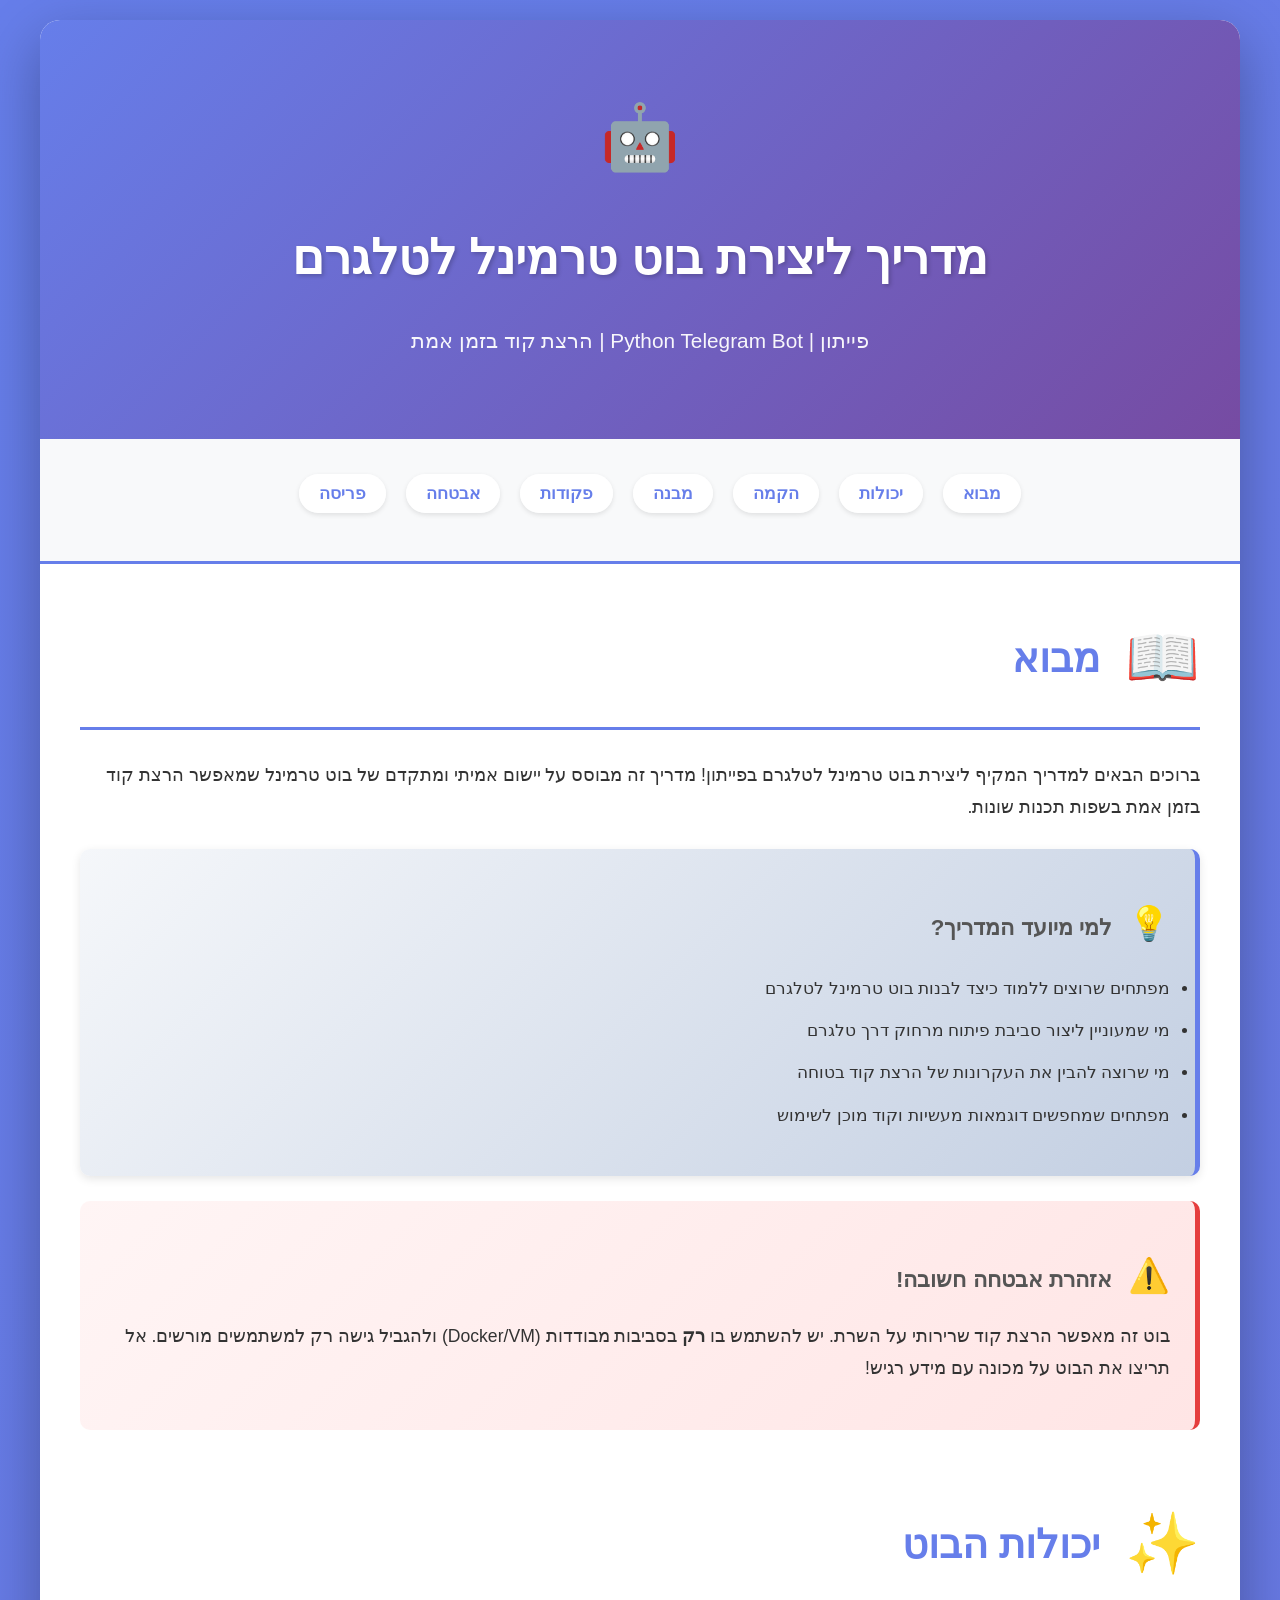
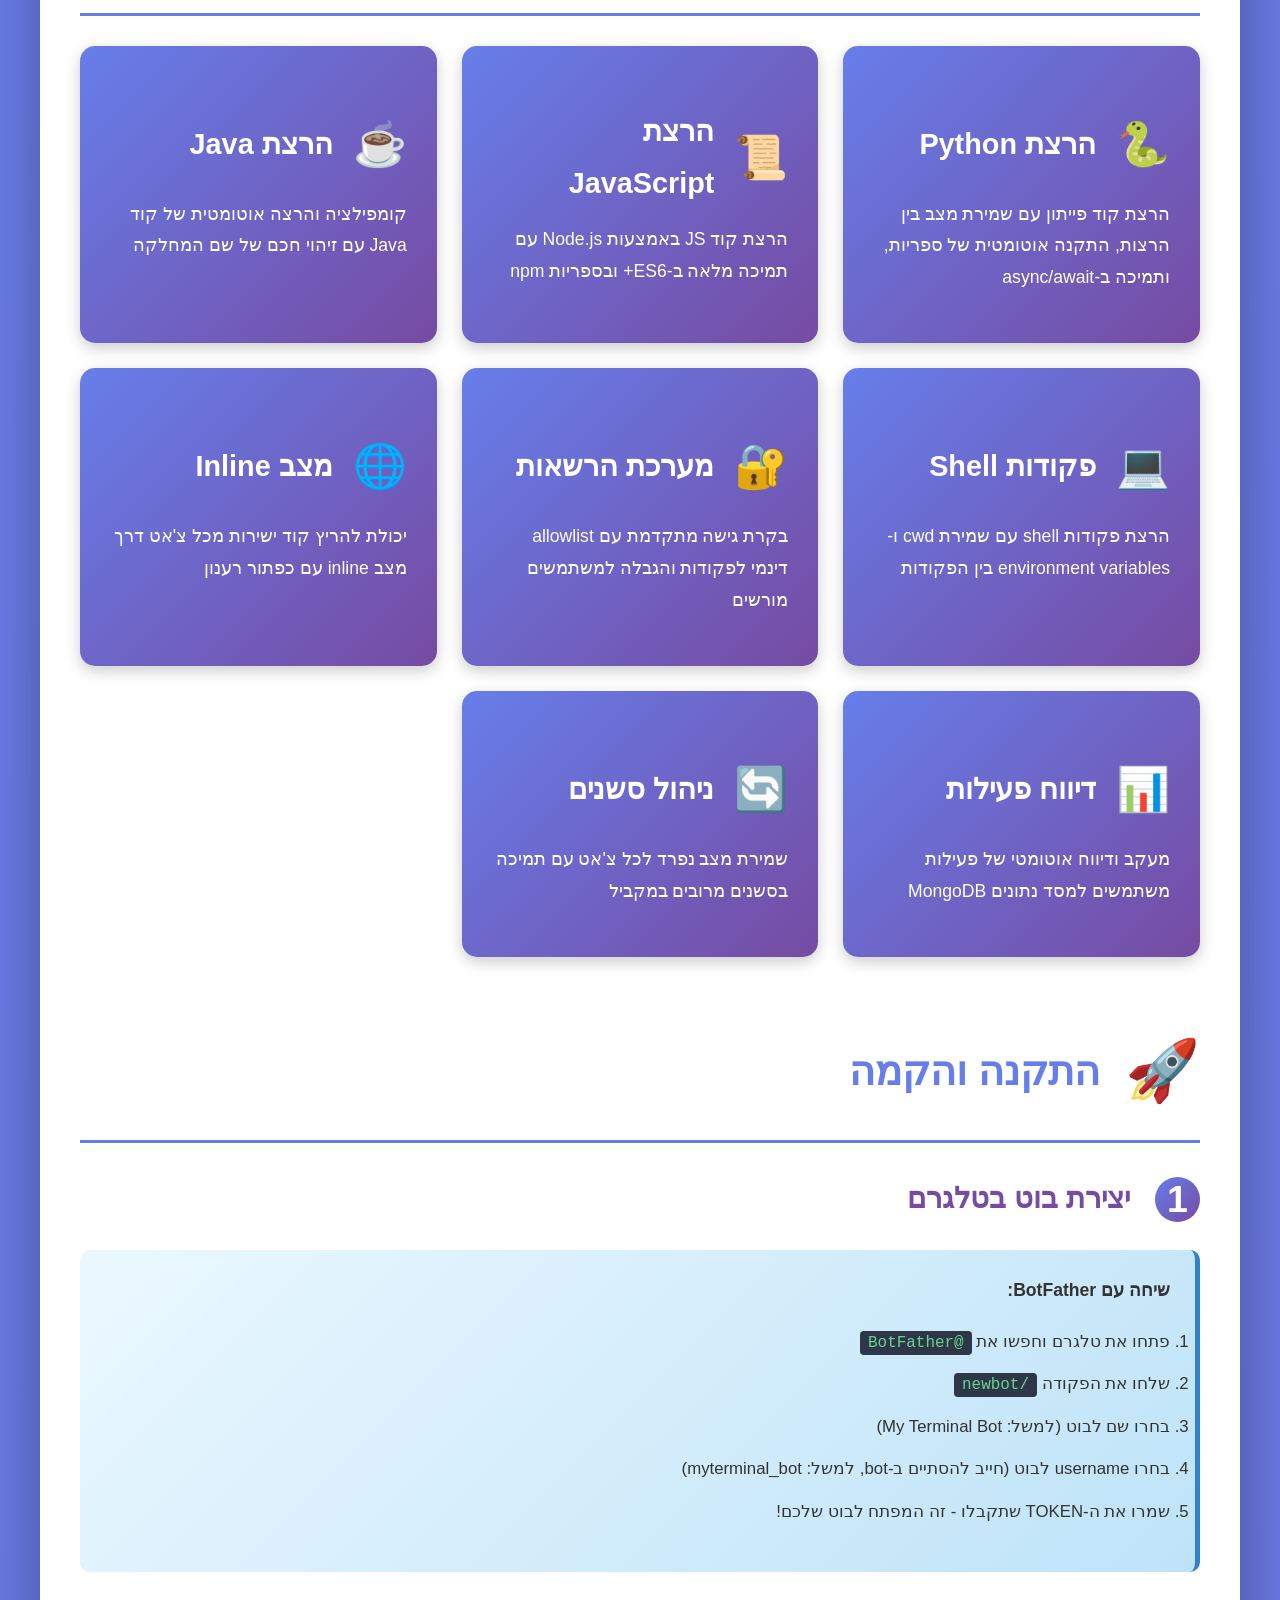
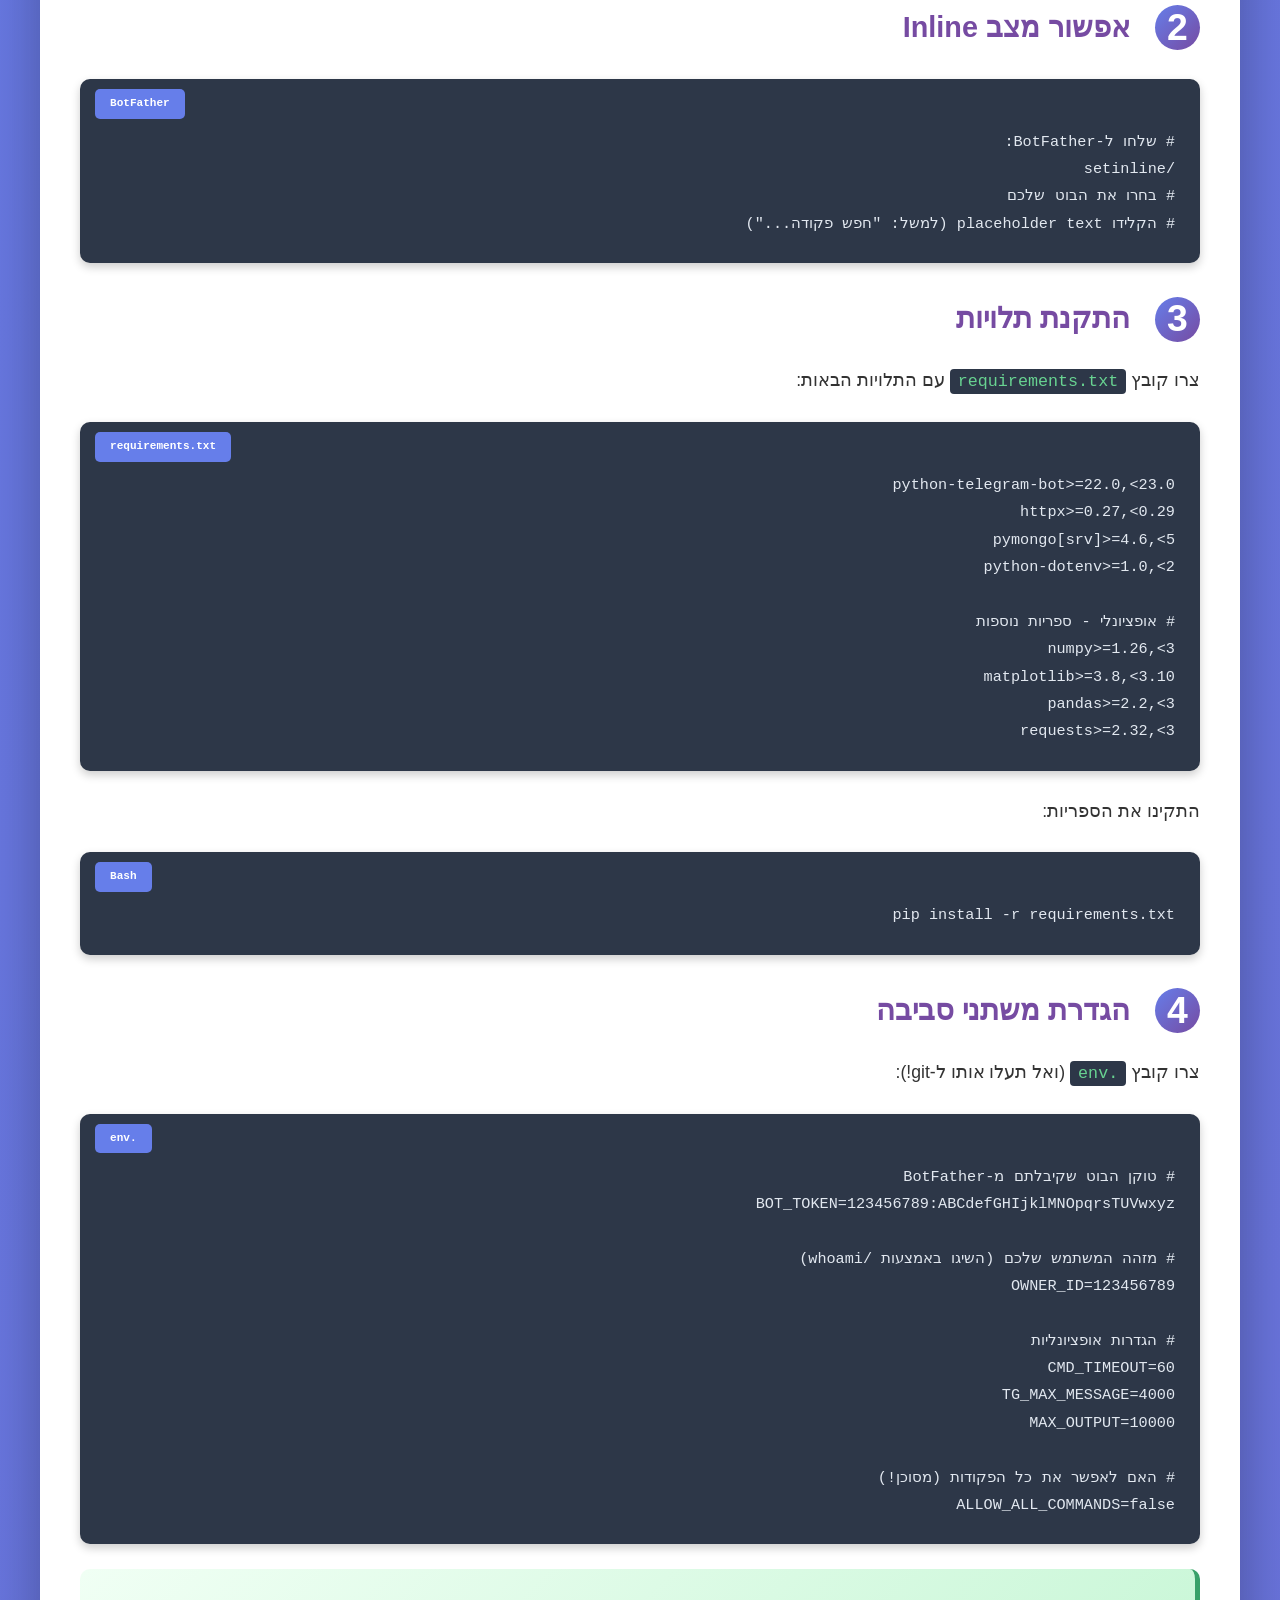
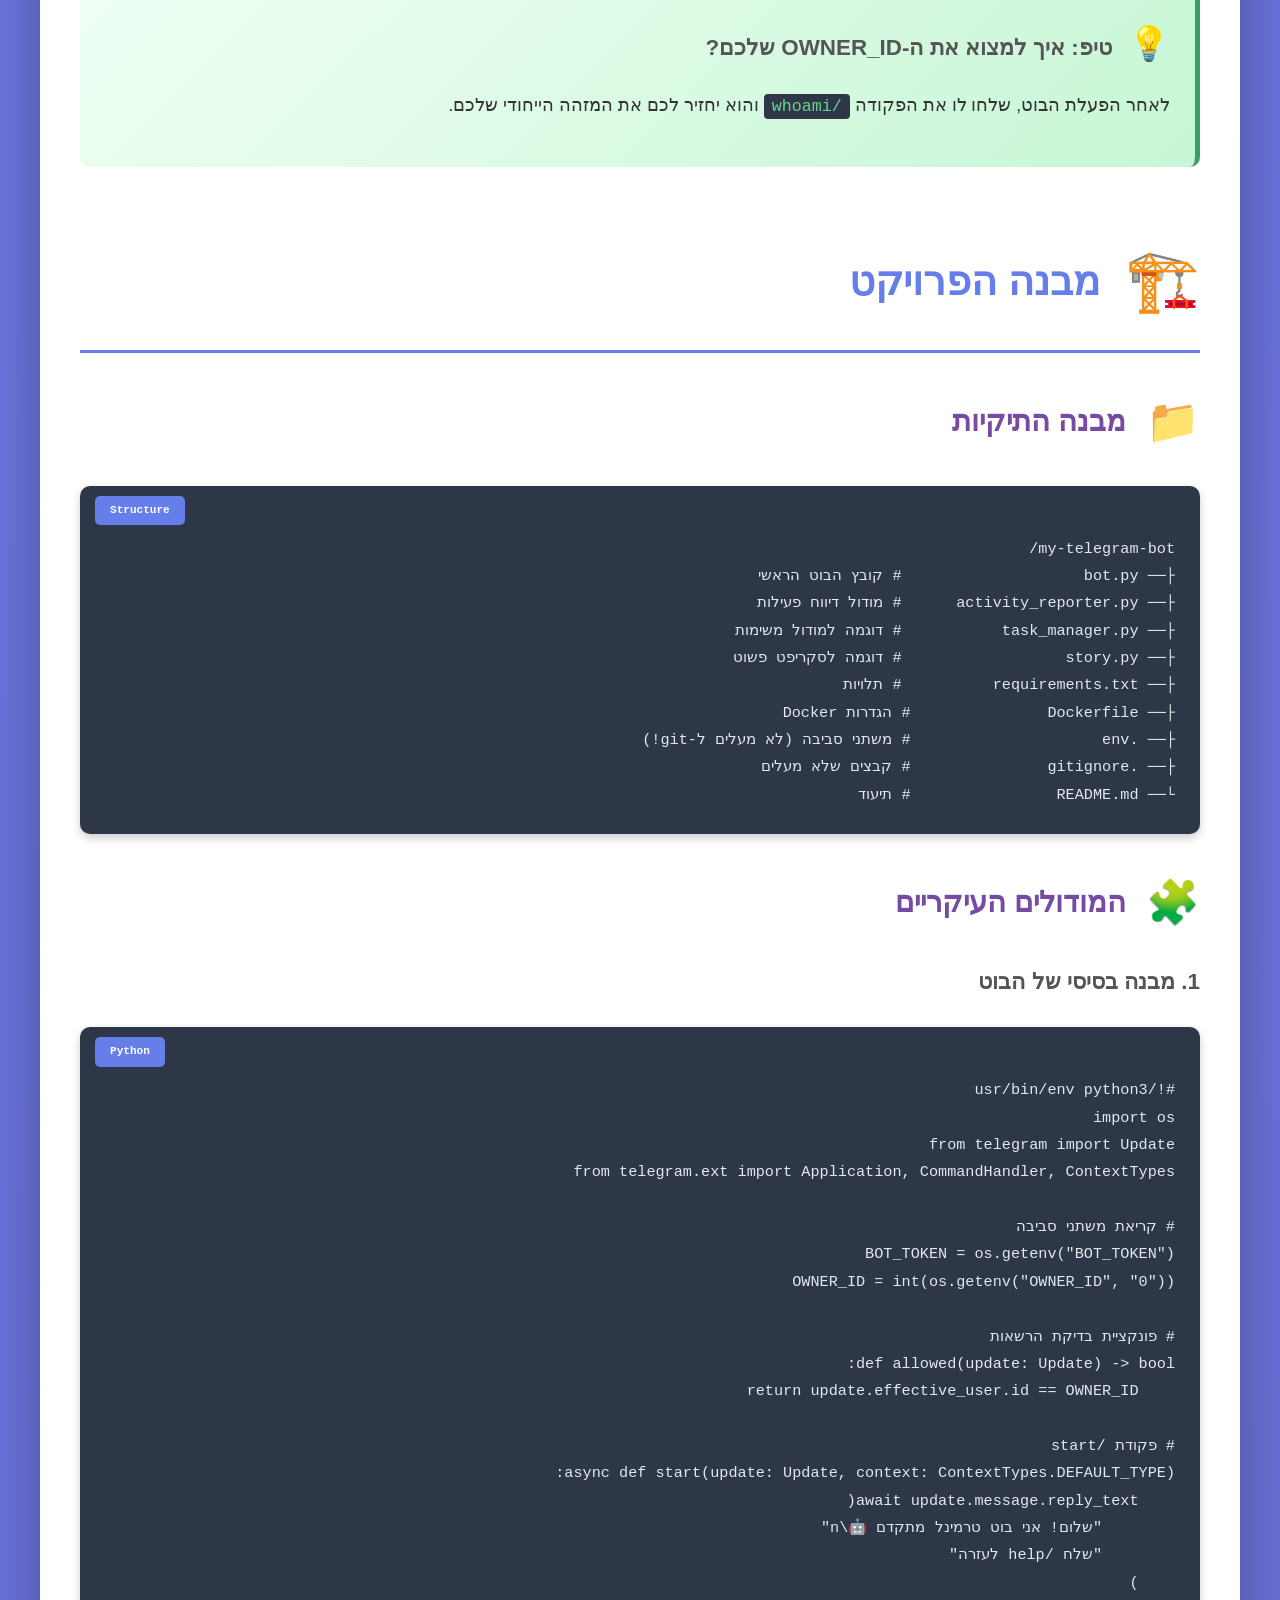
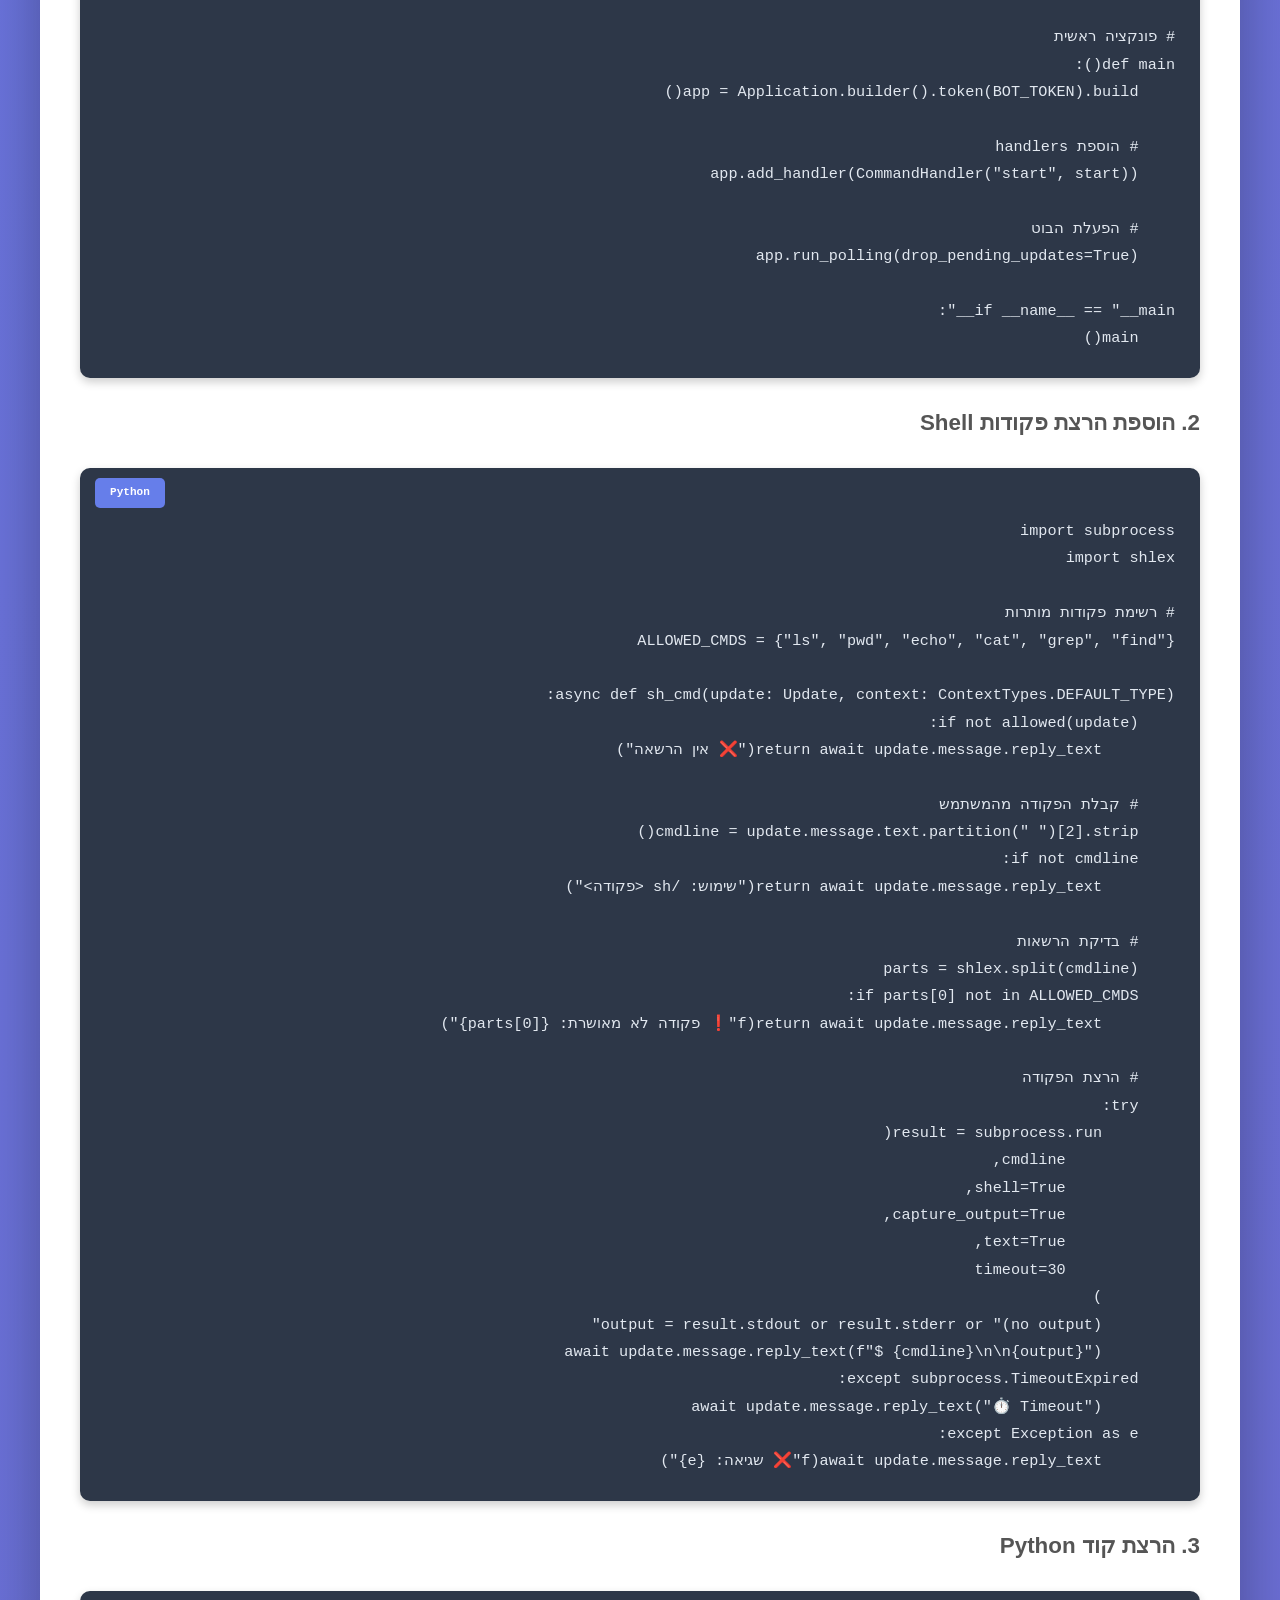
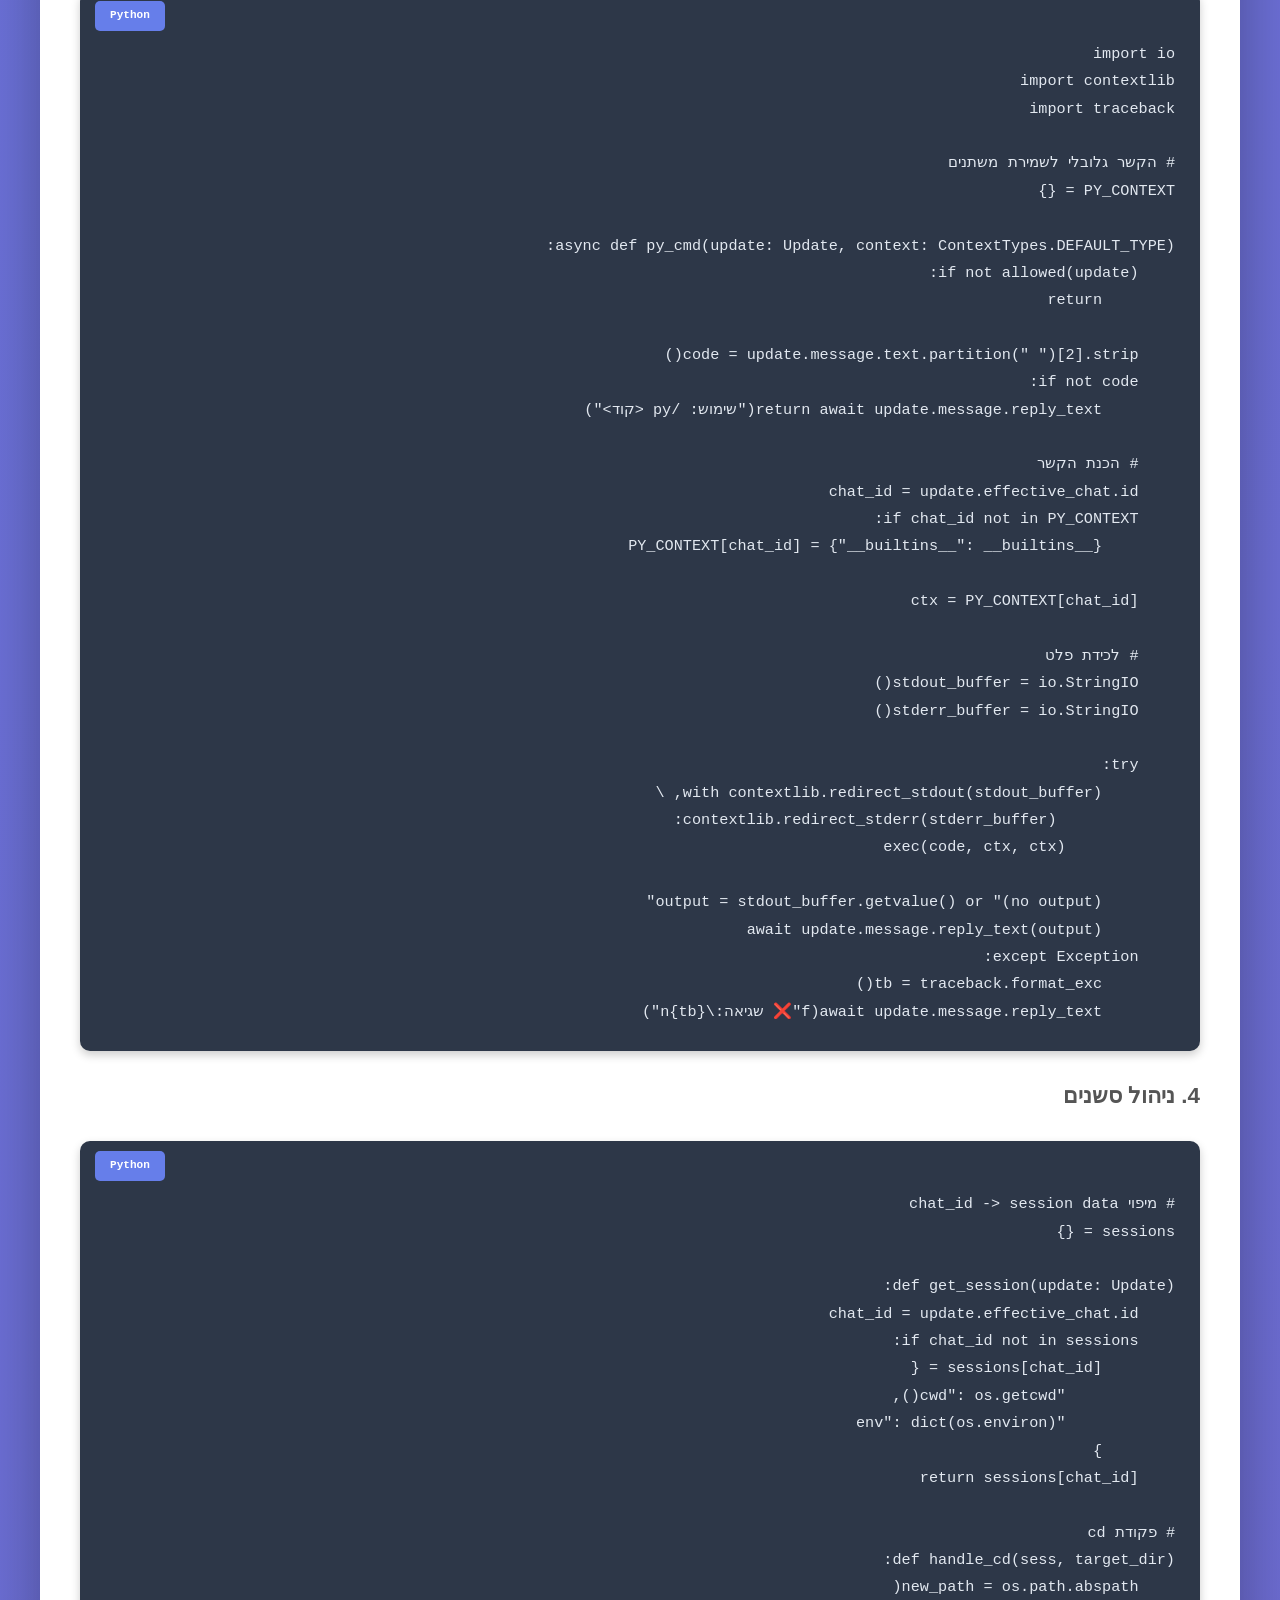
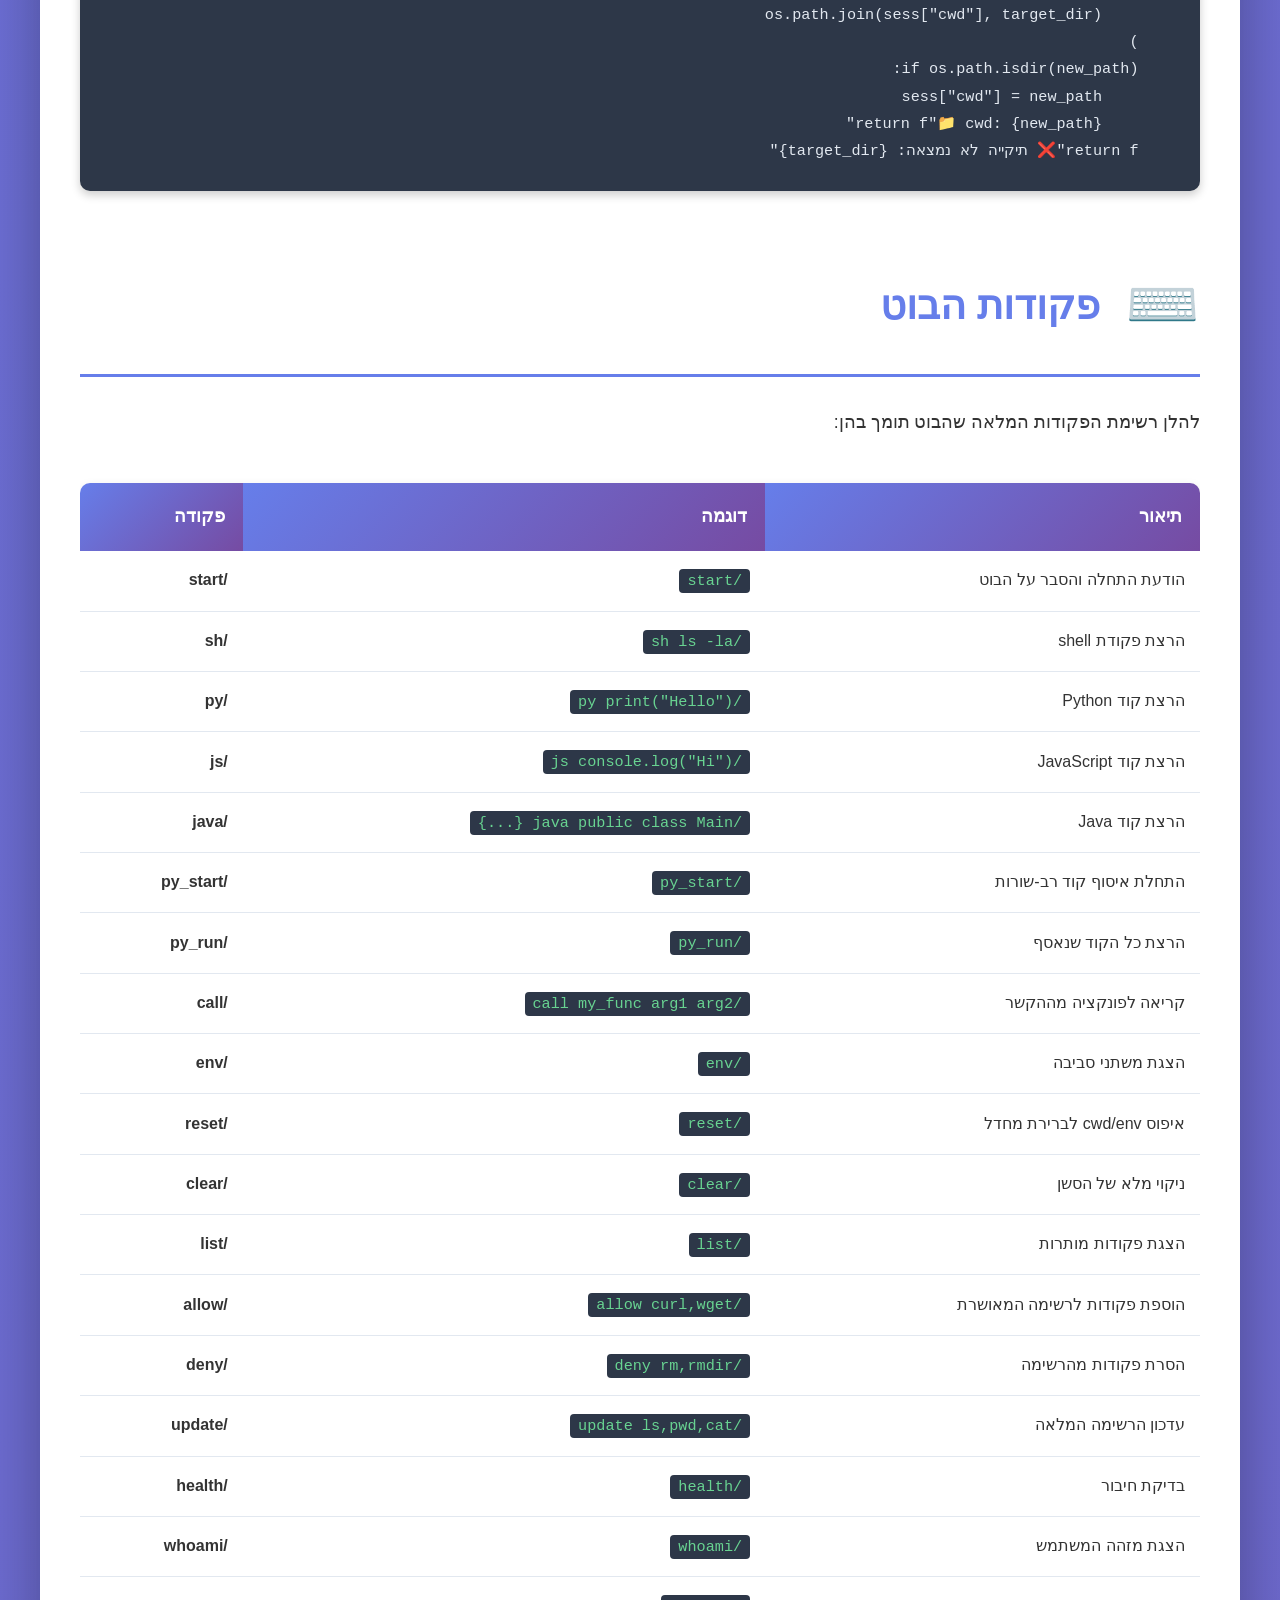
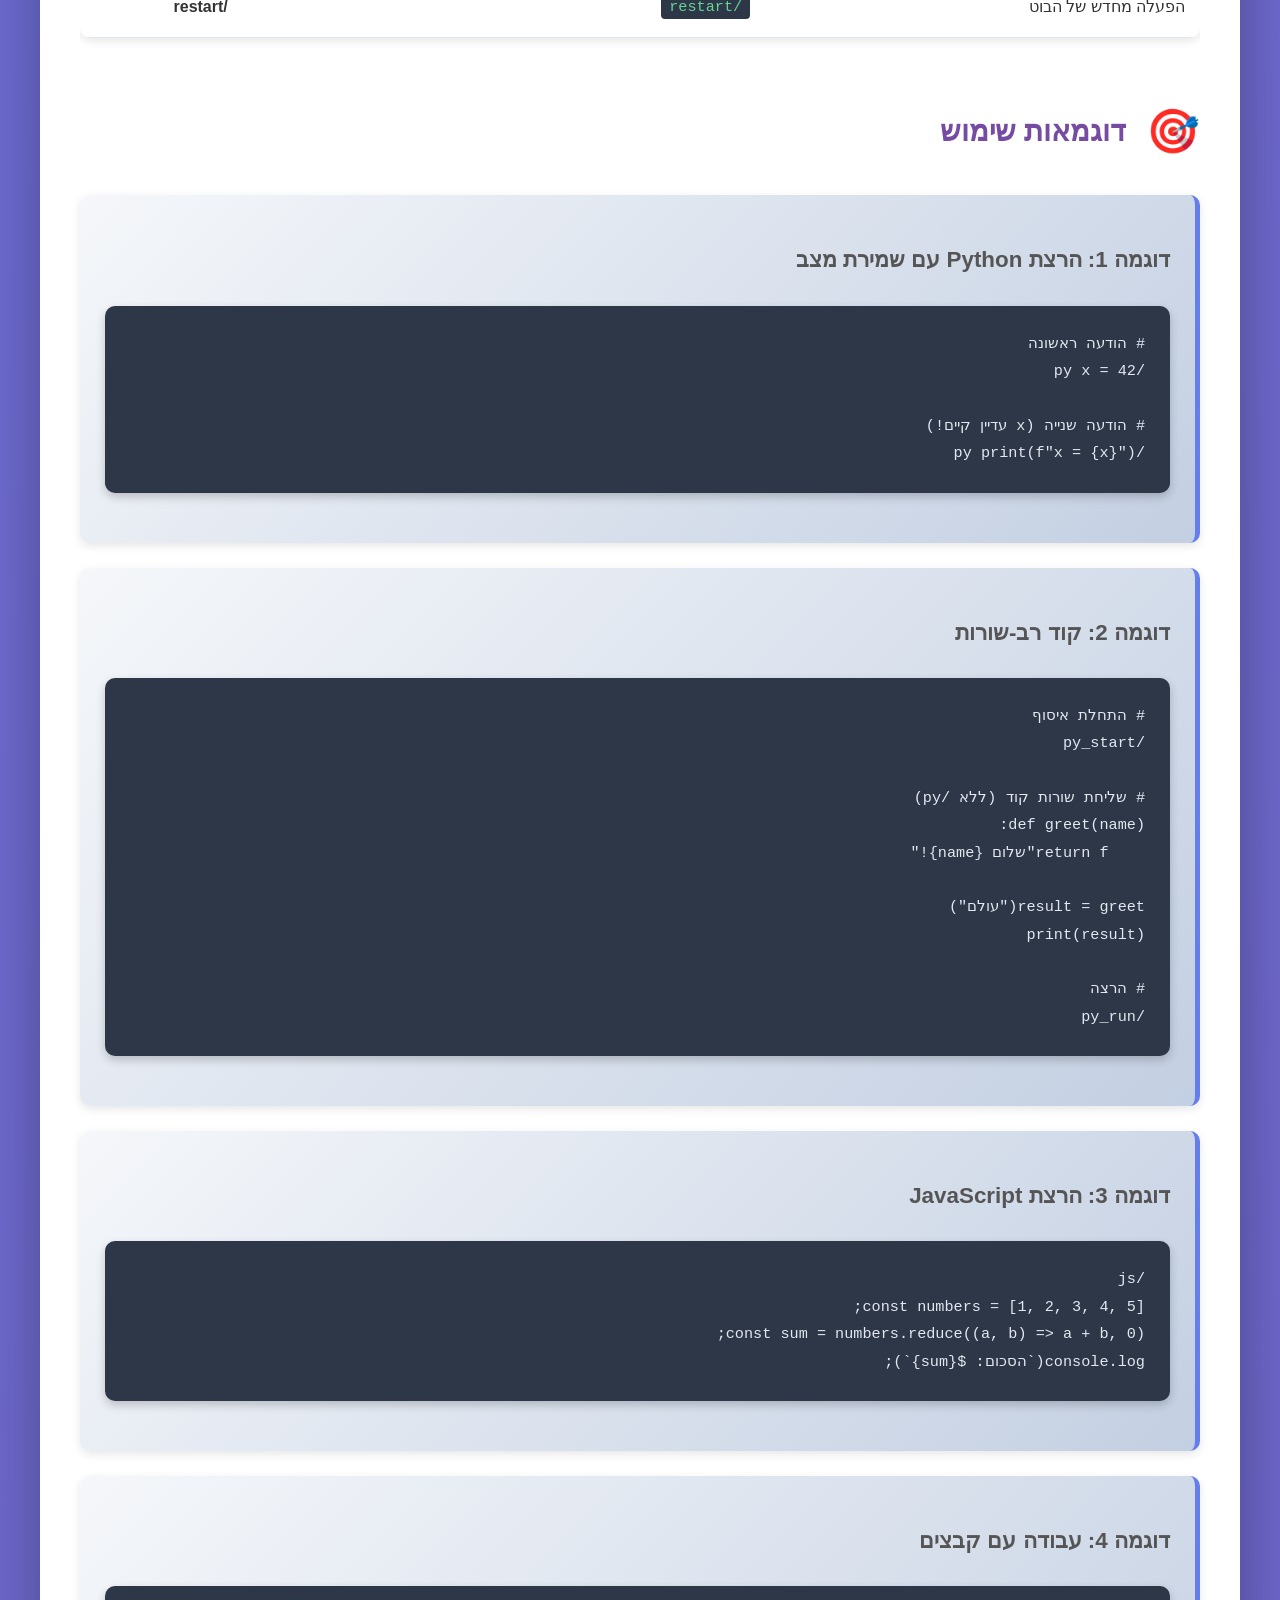
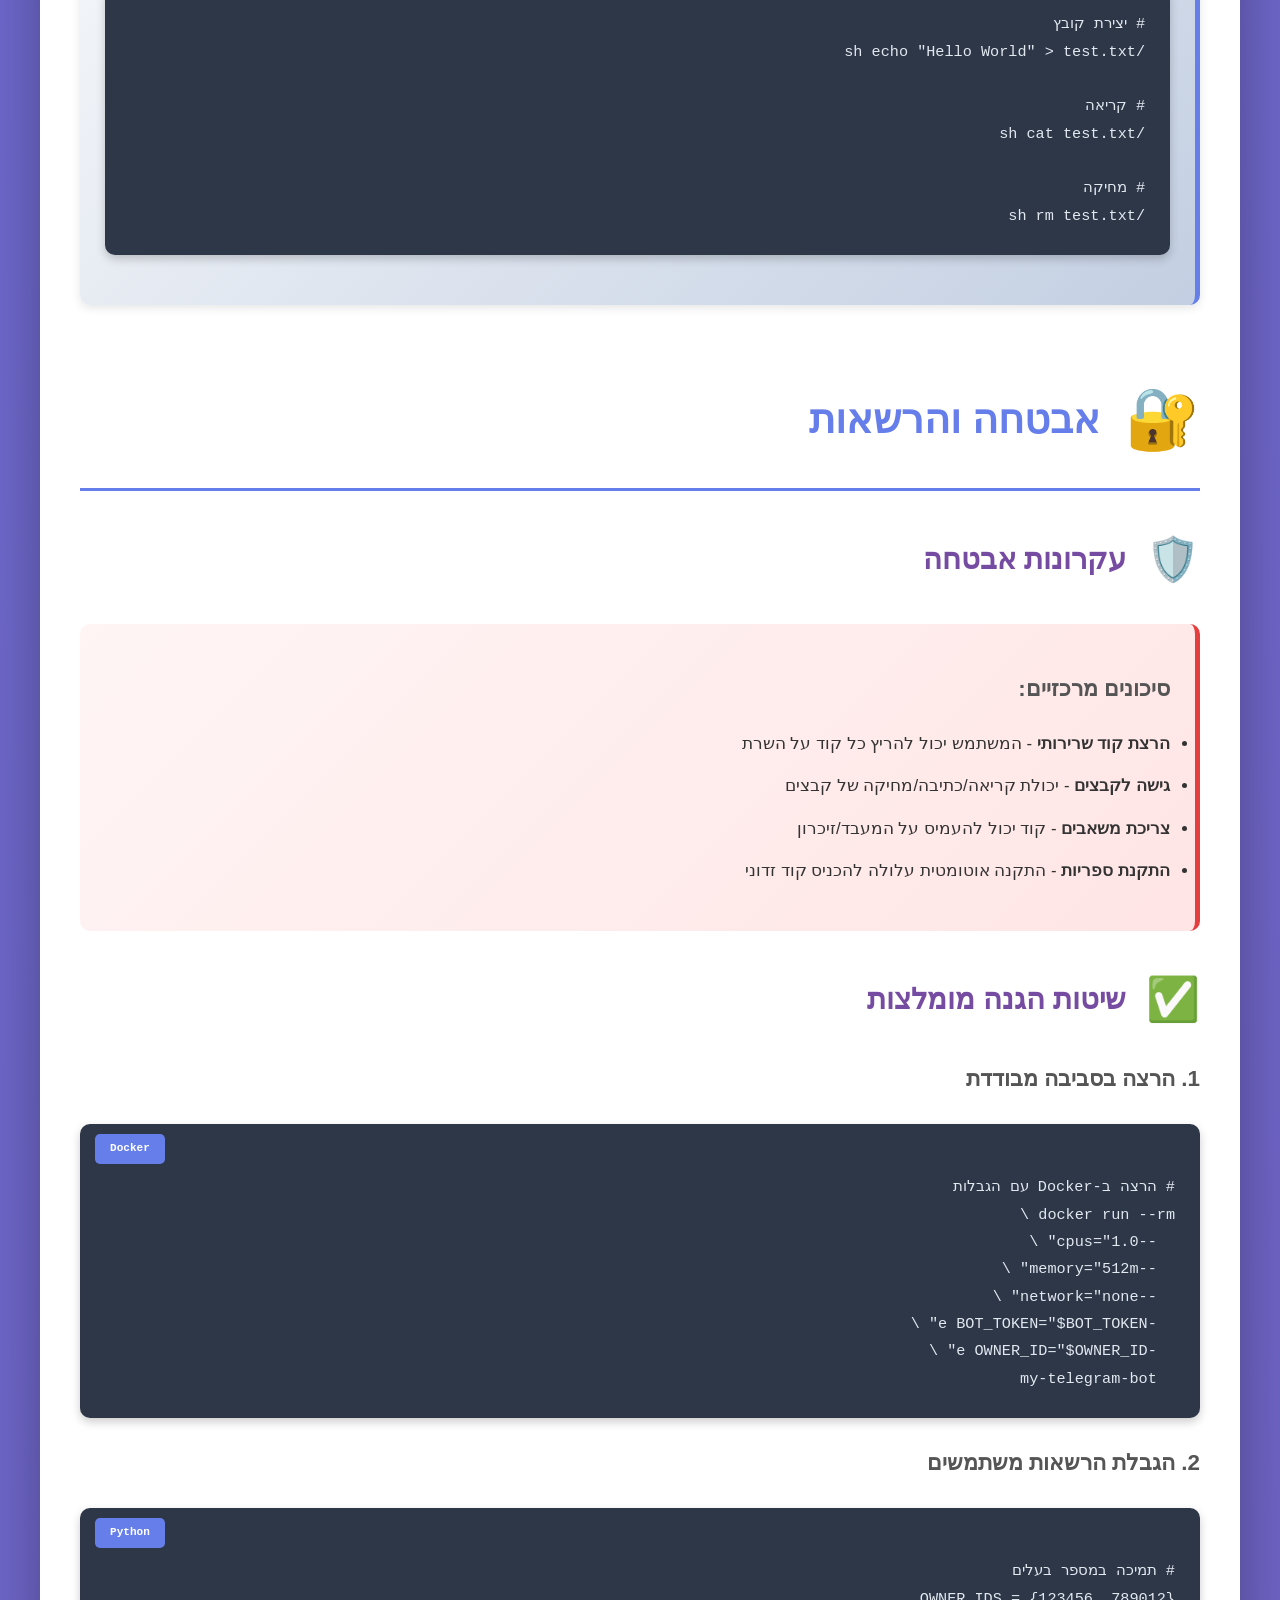
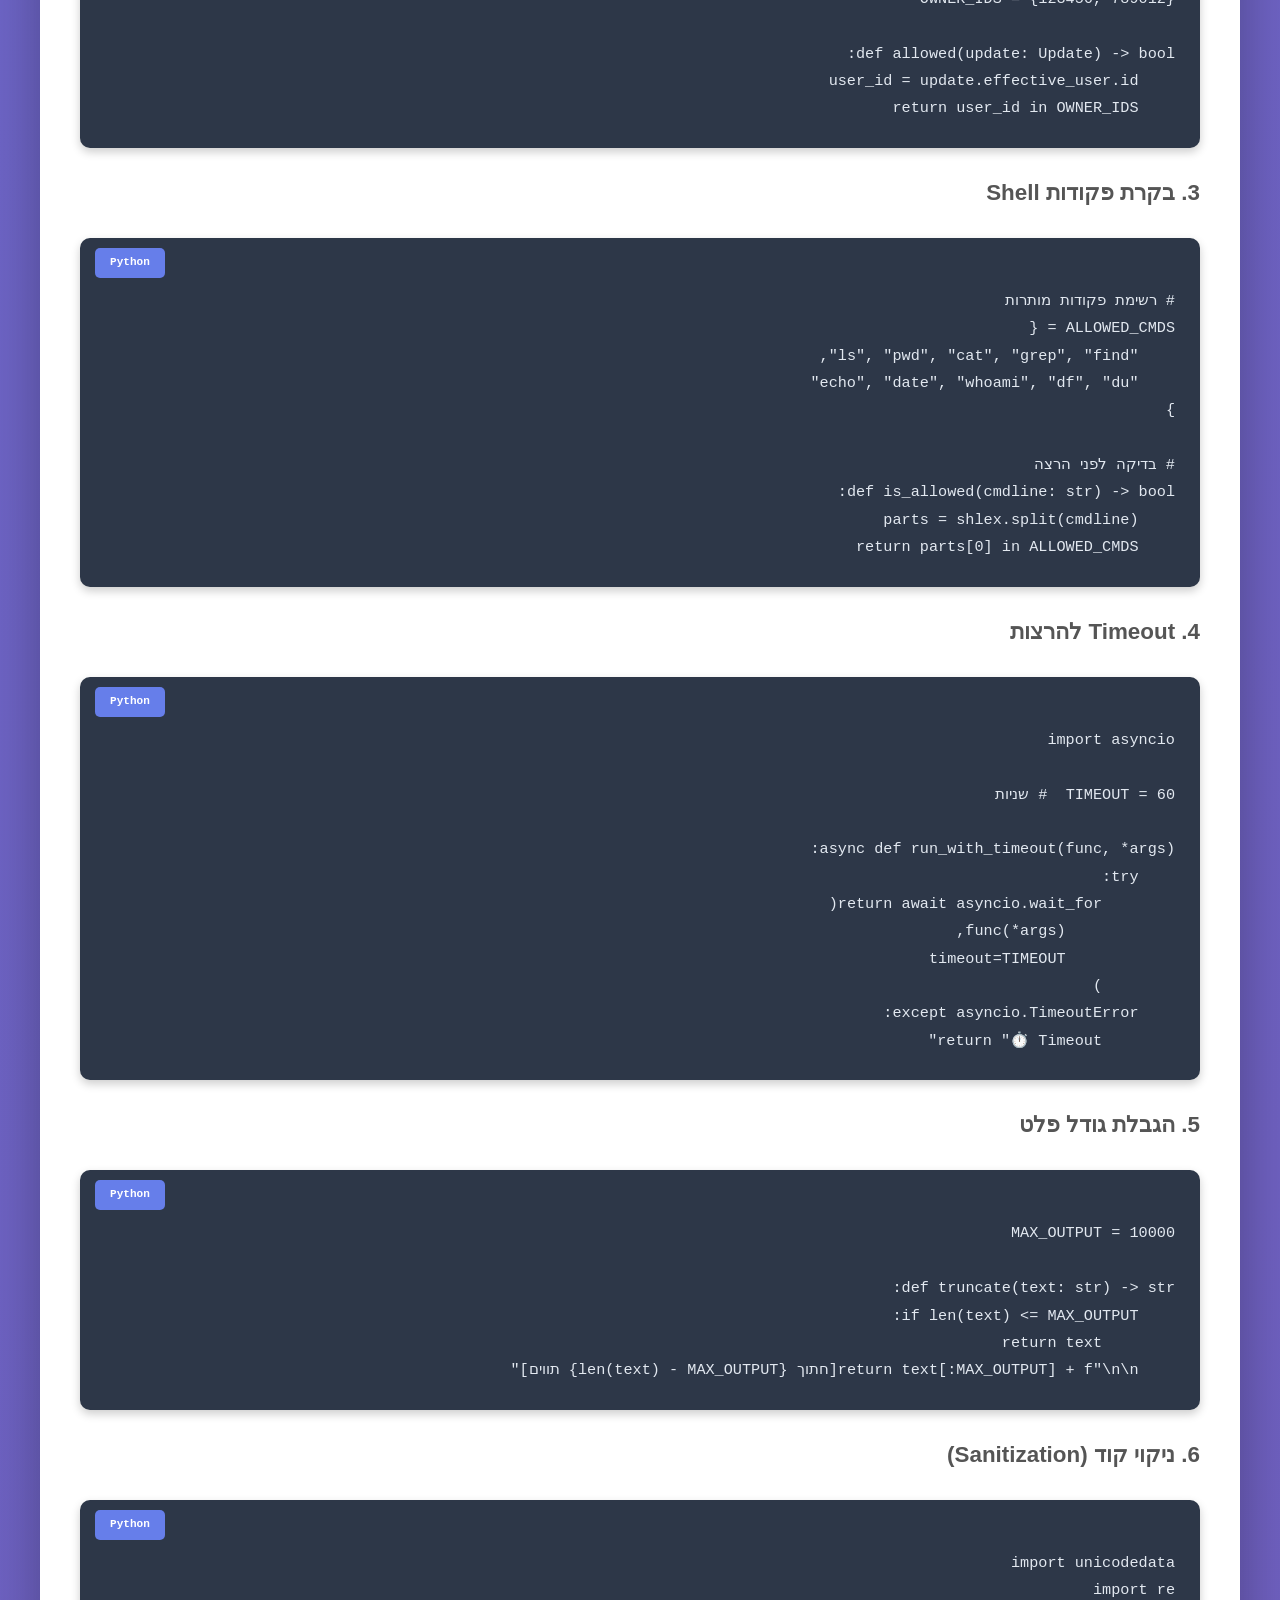
==== commit ef7412bf: "Refactor: Rename bot to terminal bot and remove rocket command Co-authored-by: amirbiron <amirbiron@" ====
--- a/telegram-bot-guide.html
+++ b/telegram-bot-guide.html
@@ -3,7 +3,7 @@
 <head>
     <meta charset="UTF-8">
     <meta name="viewport" content="width=device-width, initial-scale=1.0">
-    <title>מדריך ליצירת בוט טלגרם מתקדם בפייתון</title>
+    <title>מדריך ליצירת בוט טרמינל לטלגרם בפייתון</title>
     <style>
         * {
             margin: 0;
@@ -377,7 +377,7 @@
     <div class="container">
         <header>
             <div class="emoji-large">🤖</div>
-            <h1>מדריך ליצירת בוט טלגרם מתקדם</h1>
+            <h1>מדריך ליצירת בוט טרמינל לטלגרם</h1>
             <p class="subtitle">פייתון | Python Telegram Bot | הרצת קוד בזמן אמת</p>
         </header>
 
@@ -398,7 +398,7 @@
                 <h2><span class="emoji">📖</span> מבוא</h2>
                 
                 <p>
-                    ברוכים הבאים למדריך המקיף ליצירת בוט טלגרם מתקדם בפייתון! 
+                    ברוכים הבאים למדריך המקיף ליצירת בוט טרמינל לטלגרם בפייתון! 
                     מדריך זה מבוסס על יישום אמיתי ומתקדם של בוט טרמינל שמאפשר הרצת 
                     קוד בזמן אמת בשפות תכנות שונות.
                 </p>
@@ -406,7 +406,7 @@
                 <div class="highlight-box">
                     <h4><span class="emoji">💡</span> למי מיועד המדריך?</h4>
                     <ul>
-                        <li>מפתחים שרוצים ללמוד כיצד לבנות בוט טלגרם מתקדם</li>
+                        <li>מפתחים שרוצים ללמוד כיצד לבנות בוט טרמינל לטלגרם</li>
                         <li>מי שמעוניין ליצור סביבת פיתוח מרחוק דרך טלגרם</li>
                         <li>מי שרוצה להבין את העקרונות של הרצת קוד בטוחה</li>
                         <li>מפתחים שמחפשים דוגמאות מעשיות וקוד מוכן לשימוש</li>
@@ -1140,27 +1140,6 @@
             <section id="advanced">
                 <h2><span class="emoji">🚀</span> פיצ'רים מתקדמים</h2>
 
-                <h3><span class="emoji">🎨</span> הוספת פקודות מותאמות אישית</h3>
-
-                <pre class="has-label"><span class="code-label">Python</span><code>async def rocket(update: Update, context: ContextTypes.DEFAULT_TYPE):
-    """אנימציית רקטה"""
-    frames = [
-        "   🚀",
-        "   🚀\n   🔥",
-        "   🚀\n  🔥🔥",
-        "   🚀\n 🔥🔥🔥",
-    ]
-    
-    msg = await update.message.reply_text("🚀")
-    for frame in frames:
-        await msg.edit_text(frame)
-        await asyncio.sleep(0.5)
-    
-    await update.message.reply_text("🚀💨 טס לחלל!")
-
-# הוספה ל-application
-app.add_handler(CommandHandler("rocket", rocket))</code></pre>
-
                 <h3><span class="emoji">🔌</span> מצב Inline מתקדם</h3>
 
                 <pre class="has-label"><span class="code-label">Python</span><code>from telegram import InlineQueryResultArticle, InputTextMessageContent
@@ -1302,7 +1281,7 @@
         </main>
 
         <footer>
-            <p><strong>🤖 מדריך ליצירת בוט טלגרם בפייתון</strong></p>
+            <p><strong>🤖 מדריך ליצירת בוט טרמינל לטלגרם בפייתון</strong></p>
             <p>נוצר עם ❤️ על ידי הקהילה</p>
             <p style="margin-top: 20px; opacity: 0.8; font-size: 0.9em;">
                 זכרו: כוח רב מגיע עם אחריות רבה. השתמשו בבוט באחריות ובצורה אתית.
